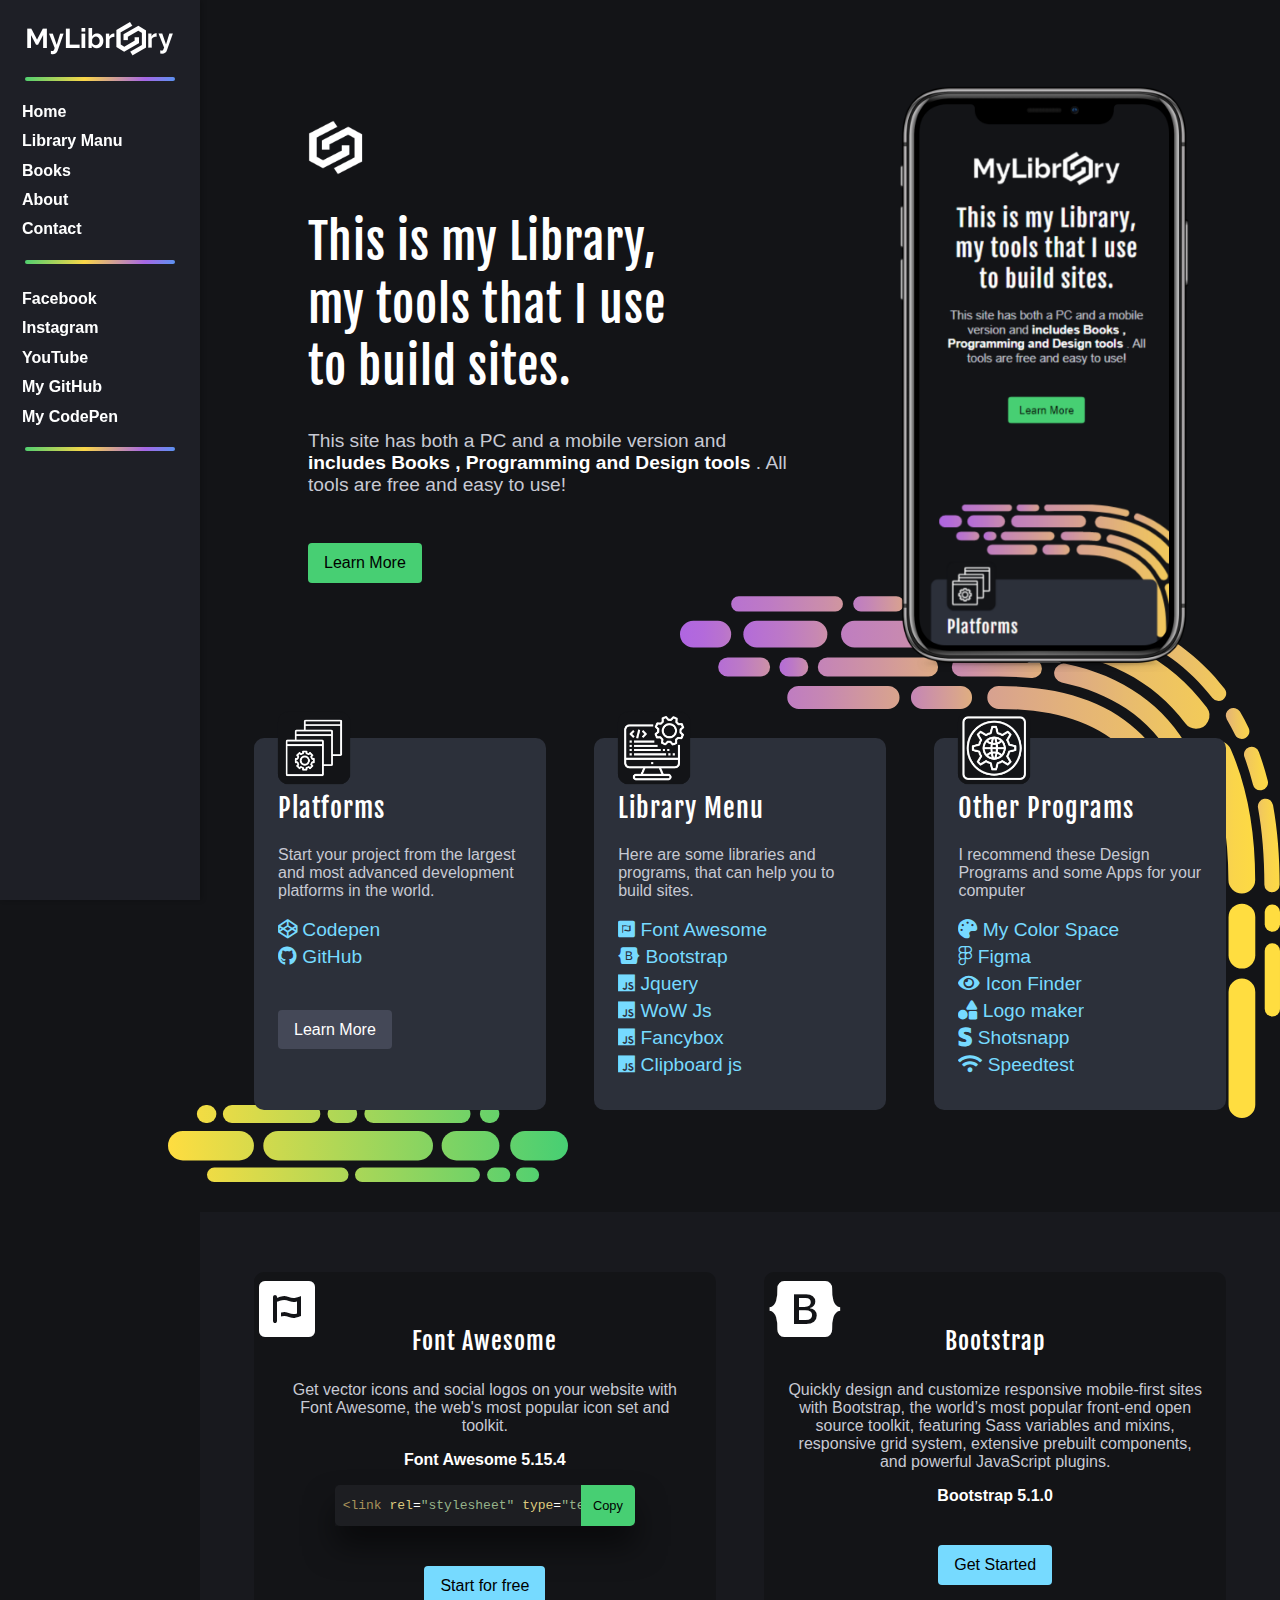
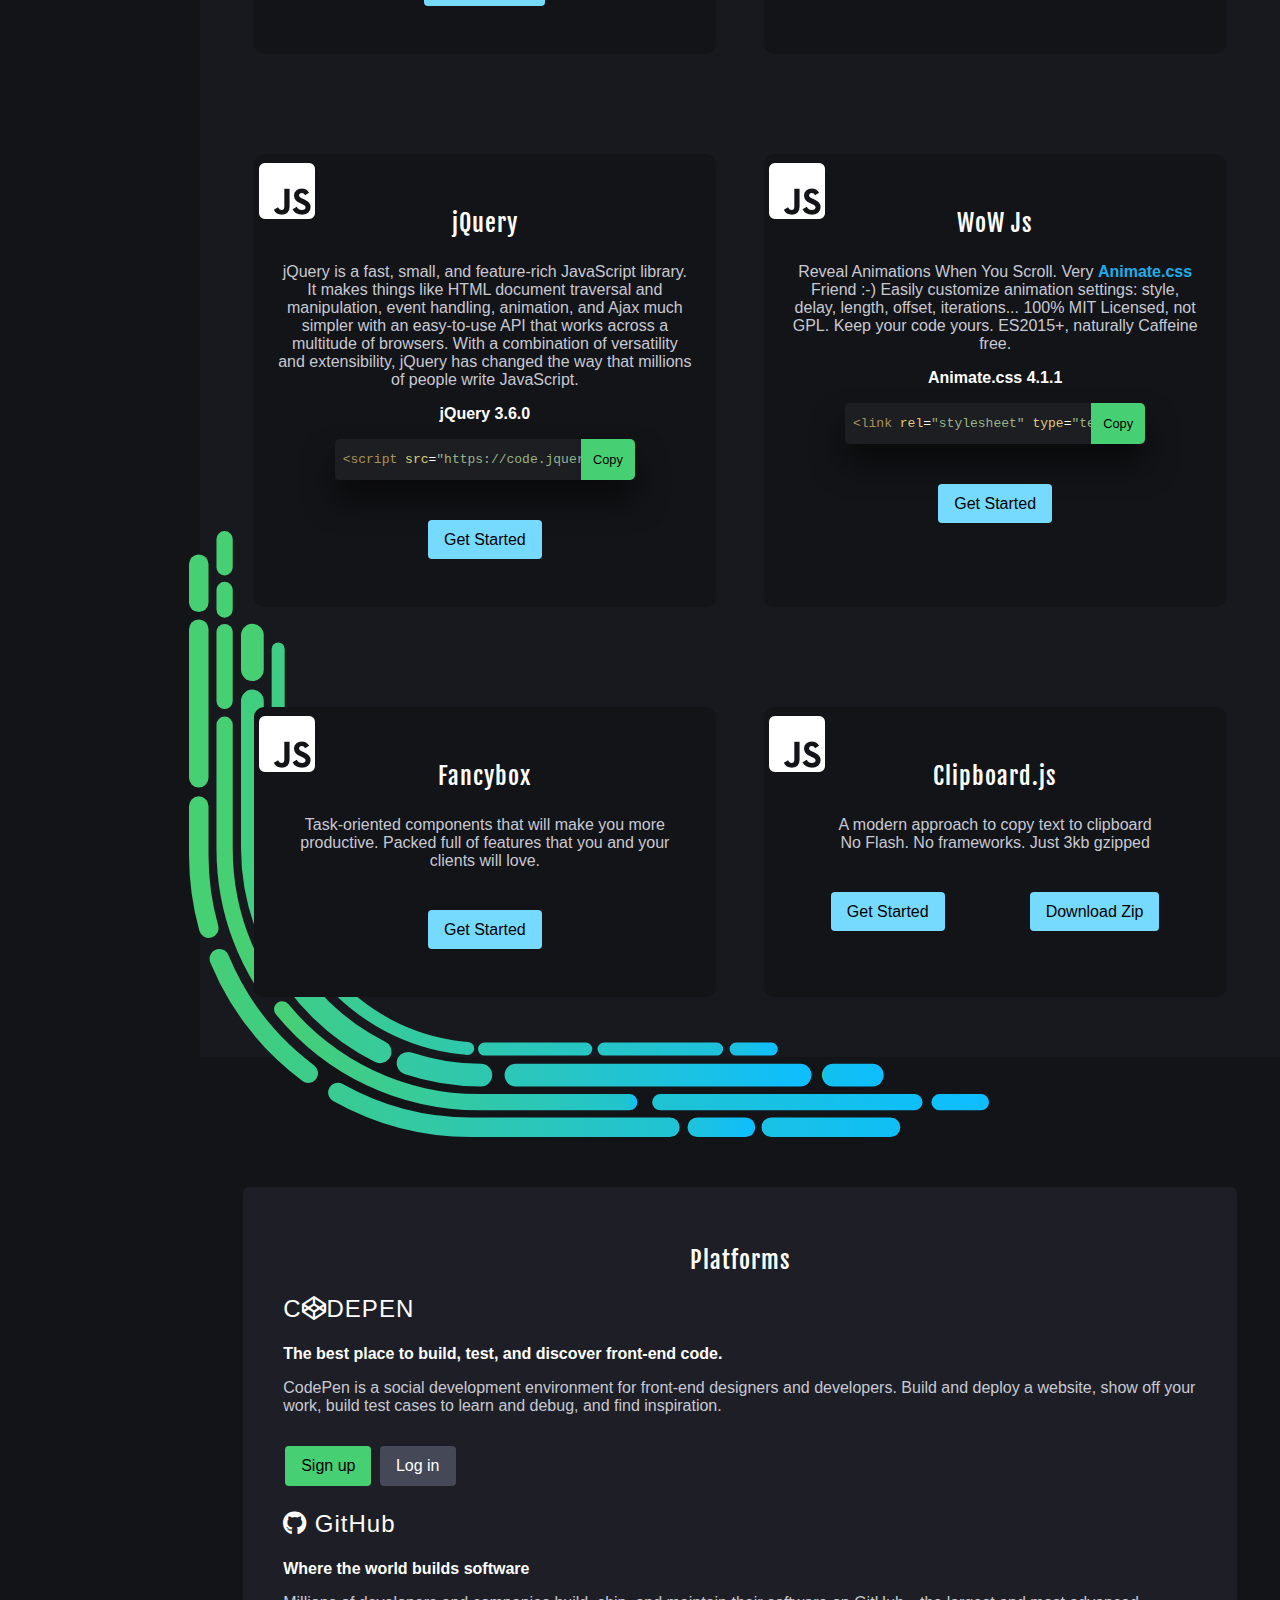
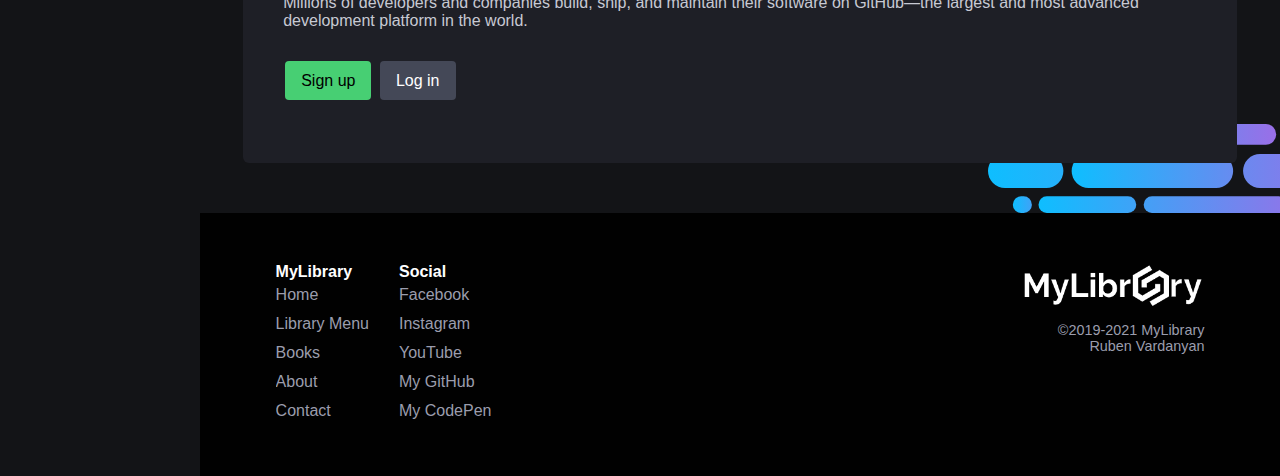
==== index.html @ 1b63c796 "Add files via upload" ====
<!DOCTYPE html>
<html lang="en">
<head>
	<meta charset="UTF-8">
	<meta name="viewport" content="width=device-width, initial-scale=1.0">
	<meta property="og:title" content="My Library">
	<meta property="og:image" content="logos/titleLogo1.png">
	<meta property="og:description" content="Free library for programmers">
	<meta name="description" content="This is my Library, my tools that I use to build sites.">
	<title>My Library</title>
	<link rel="icon" sizes="32x32" type="image/png" href="logos/titleImg.png">
	<!-- font awesome -->
	 <link rel="stylesheet" type="text/css" href="https://cdnjs.cloudflare.com/ajax/libs/font-awesome/5.15.4/css/all.min.css">
	
	<!-- end -->
	<!-- Font family -->
	<link rel="preconnect" href="https://fonts.googleapis.com">
<link rel="preconnect" href="https://fonts.gstatic.com" crossorigin>
<link href="https://fonts.googleapis.com/css2?family=Fjalla+One&display=swap" rel="stylesheet">
	<!-- end -->
	<link rel="stylesheet" href="css/head.css">
	<link rel="stylesheet" href="css/leftSide.css">
	<link rel="stylesheet" href="css/code.css">
	<link rel="stylesheet" href="css/MainMenu.css">
	
</head>
<body>
	<!-- mini menu -->
	<div class="LittleMainMenu">
		<div class="nav-links">
	       
			<div class="mainBoxL">
				<span class="absLines1"></span>
				<a href="index.html" class="Sidebar_link-3txdL">Home</a>
				<a href="index.html#LibraryMenu" class="Sidebar_link-3txdL">Library Manu</a>
				<a href="#" class="Sidebar_link-3txdL">Books</a>
				<a href="#" class="Sidebar_link-3txdL">About</a>
				<a href="/spark" class="Sidebar_link-3txdL">Contact</a>	
				<span class="absLines2"></span>
			</div>
			<div class="mainBoxL">
				<a class="Sidebar_link-3txdL" href="https://www.facebook.com/people/Ruben-Vardanyan/100011597919990/">Facebook</a>
				<a class="Sidebar_link-3txdL" href="https://www.instagram.com/_ruben__vardanyan_/">Instagram</a>
				<a class="Sidebar_link-3txdL" href="https://www.youtube.com/channel/UC-WniodbOlgM6ci-zAg54tw/featured?view_as=subscriber">YouTube</a>
				<a class="Sidebar_link-3txdL" href="https://github.com/Ruben-Vardanyan">My GitHub</a>
				<a class="Sidebar_link-3txdL" href="https://codepen.io/ruben-vardanyan">My CodePen</a>
				<span class="absLines2"></span>
			</div>
	     </div>
	     <div class="navFlex">
	     	<a class="navLogoLink" href="index.html"><img class="navLogo" src="logos/LogoL.png" alt=""> </a>
	     	  
	     	<div class="burger">
	        	<div class="line1"></div>
	        	<div class="line2"></div>
	        	<div class="line3"></div>
	        	<i class="menuArrow fas fa-chevron-up"></i>
	     	</div>
	     </div>

	</div>
	<!-- mini menu -->
	<div class="leftSide">
		<a href="index.html">
			<img class="mainLogoL" src="logos/LogoLargeLight.png" alt="">
		</a>
		<div class="mainBoxL">
			<span class="absLines1"></span>
			<a href="index.html" class="Sidebar_link-3txdL">Home</a>
			<a href="index.html#LibraryMenu" class="Sidebar_link-3txdL">Library Manu</a>
			<a href="#" class="Sidebar_link-3txdL">Books</a>
			<a href="#" class="Sidebar_link-3txdL">About</a>
			<a href="/spark" class="Sidebar_link-3txdL">Contact</a>	
			<span class="absLines2"></span>
		</div>
		<div class="mainBoxL">
			<a class="Sidebar_link-3txdL" href="https://www.facebook.com/people/Ruben-Vardanyan/100011597919990/">Facebook</a>
			<a class="Sidebar_link-3txdL" href="https://www.instagram.com/_ruben__vardanyan_/">Instagram</a>
			<a class="Sidebar_link-3txdL" href="https://www.youtube.com/channel/UC-WniodbOlgM6ci-zAg54tw/featured?view_as=subscriber">YouTube</a>
			<a class="Sidebar_link-3txdL" href="https://github.com/Ruben-Vardanyan">My GitHub</a>
			<a class="Sidebar_link-3txdL" href="https://codepen.io/ruben-vardanyan">My CodePen</a>
			<span class="absLines2"></span>
		</div>
	</div>

	<!-- main Part of the site -->
	<div class="rightSide">
		<!-- head -->
		<header>
			<div >
				<img class="LogoL1" src="logos/LogoL.png" alt="">
				<img class="LogoL2" src="logos/LogoLargeLight.png" alt="">
				<h1 class="headH1">This is my Library, my tools that I use to build sites.</h1>
				<p class="headp">
				This site has both a PC and a mobile version and <b class="bold">includes Books , Programming and Design tools</b> . All tools are free and easy to use!
				</p>
				<div class="headA-box">
					<a href="#" class="headA">Learn More</a>
				</div>
			    
			</div>
			<div>
				<img src="logos/phoneTT.png" alt="" class="phoneTT">
			</div>
			
		</header>
		

		<!-- menus -->
		<div class="largMenu">
			<img class="imgAbs1" src="logos/dec1.svg" alt="">

			<div class="Bar">
				<img class="barLogo" src="logos/Bar1.png" alt="">	
				<h2 class="BarH2">Platforms</h2>
				<p class="Barp">Start your project from the largest and most advanced development platforms in the world.</p>
				<div class="Barlinks">
					<a href="https://codepen.io/" class="BarA"  target="_blank">
						<i class="fab fa-codepen"></i>  Codepen
					</a>
					<a href="https://github.com/" class="BarA" target="_blank">
						<i class="fab fa-github"></i>  GitHub
					</a>
				</div>
				<a href="index.html#platforms" class="BarALarge">Learn More</a>		
			</div>
			<div class="Bar" >
				<img class="barLogo" id="LibraryMenu" src="logos/Bar2.png" alt="">	
				<h2 class="BarH2">Library Menu</h2>
				<p class="Barp">Here are some libraries and programs, that can help you to build sites.</p>
				<div class="Barlinks">
					<a href="index.html#font-awesome" class="BarA" >
						<i class="fab fa-font-awesome"></i> Font Awesome
					</a>
					<a href="index.html#bootstrap" class="BarA">
						<i class="fab fa-bootstrap"></i> Bootstrap
					</a>
					<a href="index.html#jQuery" class="BarA">
						<i class="fab fa-js"></i>  Jquery
					</a>
					<a href="index.html#wow" class="BarA">
						<i class="fab fa-js"></i> WoW Js
					</a>
					<a href="index.html#fancybox" class="BarA">
						<i class="fab fa-js"></i> Fancybox
					</a>
					<a href="index.html#clipboard-js" class="BarA">
						<i class="fab fa-js"></i> Clipboard js
					</a>
				</div>		
			</div>
			<div class="Bar">
				<img class="barLogo" src="logos/Bar3.png" alt="">	
				<h2 class="BarH2">Other Programs</h2>
				<p class="Barp">I recommend these Design Programs and some Apps for your computer</p>
				<div class="Barlinks">
					<a href="https://mycolor.space/gradient" class="BarA" target="_blank">
						<i class="fas fa-palette"></i>  My Color Space
					</a>
					<a href="https://www.figma.com/" class="BarA" target="_blank">
						<i class="fab fa-figma"> </i>  Figma
					</a>
					<a href="https://www.iconfinder.com/" class="BarA" target="_blank">
						<i class="fas fa-eye"></i> Icon Finder
					</a>
					<a href="https://logomakr.com/" class="BarA" target="_blank">
						<i class="fas fa-shapes"></i> Logo maker
					</a>
					
					<a href="https://app.shotsnapp.com/" class="BarA" target="_blank">
						<i class="fab fa-stripe-s"></i> Shotsnapp
					</a>
					<a href="https://www.speedtest.net/th" class="BarA" target="_blank">
						<i class="fas fa-wifi"></i> Speedtest
					</a>
					
				</div>
			</div>
			<img class="imgAbs2" src="logos/dec2.svg" alt="">
		</div>
		<div class="programList" id="font-awesome">
			<img class="imgAbs3" src="logos/dec3.svg" alt="">
			<div class="list-item">
				<i class="absI fab fa-font-awesome"></i>
				<h3 class="listH3">
					 Font Awesome
				</h3>
				<p class="listp">
					Get vector icons and social logos on your website with Font Awesome, the web's most popular icon set and toolkit.
				</p>
				<p class="listp">
					 <b class="bold">Font Awesome 5.15.4</b>
				</p>
				<!-- code -->
				<div class="code-box">
			        <figure class="figure">
			          <pre><code id="a1" class="language-html" spellcheck="false"> <span class="code01">&lt;link</span> <span class="code02">rel</span>=<span class="code03">"stylesheet"</span> <span class="code02">type</span>=<span class="code03">"text/css"</span> <span class="code02">href</span>=<span class="code03">"https://cdnjs.cloudflare.com/ajax/libs/font-awesome/5.15.4/css/all.min.css"</span><span class="code01">></span></code></pre>
			        </figure>
			         <button class="awesome btnStyle" data-clipboard-target="#a1">	
			         	Copy
			         </button>
			     </div>
			     <!-- code ! --> 
			     <div class="listA">
			     	<a href="https://fontawesome.com/" class="listALarge" target="_blank">Start for free</a>
			     </div>
			</div>
     		<div class="list-item" id="bootstrap">
				<i class="absI fab fa-bootstrap"></i>
				<h3 class="listH3">
					 Bootstrap
				</h3>
				<p class="listp">
					Quickly design and customize responsive mobile-first sites with Bootstrap, the world’s most popular front-end open source toolkit, featuring Sass variables and mixins, responsive grid system, extensive prebuilt components, and powerful JavaScript plugins.
				</p>
				<p class="listp">
					 <b class="bold">Bootstrap 5.1.0</b>
				</p>
				
			     <div class="listA">
			     	<a href="https://getbootstrap.com/docs/4.5/getting-started/introduction/" class="listALarge" target="_blank">Get Started</a>
			     </div>
			</div>
     		<div class="list-item" id="jQuery">
				
				<i class="absI fab fa-js-square"></i>
				<h3 class="listH3">
					 jQuery
				</h3>
				<p class="listp">
					jQuery is a fast, small, and feature-rich JavaScript library. It makes things like HTML document traversal and manipulation, event handling, animation, and Ajax much simpler with an easy-to-use API that works across a multitude of browsers. With a combination of versatility and extensibility, jQuery has changed the way that millions of people write JavaScript.
				</p>
				<p class="listp">
					 <b class="bold">jQuery 3.6.0</b>
				</p>
				<div class="code-box">
			        <figure class="figure">
			          <pre><code  id="a2" class="language-html" spellcheck="false"> <span class="code01">&lt;script</span> <span class="code02">src</span>=<span class="code03">"https://code.jquery.com/jquery-3.6.0.min.js"</span> <span class="code02">integrity</span>=<span class="code03">"sha256-/xUj+3OJU5yExlq6GSYGSHk7tPXikynS7ogEvDej/m4="</span> <span  class="code02">crossorigin</span>=<span  class="code03">"anonymous"</span><span class="code01">></span><span class="code01">&lt;/script></span></code></pre>
			        </figure>
			        <button class="jquery btnStyle" data-clipboard-target="#a2">
			                Copy
			        </button>
			    </div>
			     <div class="listA">
			     	<a href="https://jquery.com/" class="listALarge" target="_blank">Get Started</a>
			     </div>
			</div>
			<div class="list-item" id="wow">
				<i class="absI fab fa-js-square"></i>
				<h3 class="listH3">
					 WoW Js
				</h3>
				<p class="listp">
					Reveal Animations When You Scroll. Very <a class="listTextA" href="">Animate.css</a>  Friend :-) Easily customize animation settings: style, delay, length, offset, iterations... 100% MIT Licensed, not GPL. Keep your code yours. ES2015+, naturally Caffeine free.
				</p>
				<p class="listp">
					 <b class="bold">Animate.css 4.1.1</b>
				</p>
				<!-- code -->
				<div class="code-box">
			        <figure class="figure">
			          <pre><code id="a3" class="language-html" spellcheck="false"> <span class="code01">&lt;link</span> <span class="code02">rel</span>=<span class="code03">"stylesheet"</span> <span class="code02">type</span>=<span class="code03">"text/css"</span> <span class="code02">href</span>=<span class="code03">"https://cdnjs.cloudflare.com/ajax/libs/animate.css/4.1.1/animate.min.css"</span><span class="code01">></span></code></pre>
			        </figure>
			         <button class="wow btnStyle" data-clipboard-target="#a3">	
			         	Copy
			         </button>
			     </div>
			     <!-- code ! --> 
			     <div class="listA">
			     	<a href="https://wowjs.uk/docs" class="listALarge" target="_blank">Get Started</a>
			     </div>
			</div>
     		<div class="list-item" id="fancybox">
				<i class="absI fab fa-js-square"></i>
				<h3 class="listH3">
					 Fancybox
				</h3>
				<p class="listp">
					Task-oriented components that will make you more productive.
					Packed full of features that you and your clients will love.
				</p>
								
			     <div class="listA">
			     	<a href="https://fancyapps.com/docs/ui/installation" class="listALarge" target="_blank">Get Started</a>
			     </div>
			</div>
     		<div class="list-item" id="clipboard-js">
				<i class="absI fab fa-js-square"></i>
				<h3 class="listH3">
					 Clipboard.js
				</h3>
				<p class="listp">
					A modern approach to copy text to clipboard
					<br>
					No Flash. No frameworks. Just 3kb gzipped
				</p>
								
			     <div class="listA">
			     	<a href="https://clipboardjs.com/" class="listALarge" target="_blank">Get Started</a>
			     	<a href="zip/clipboard-js.zip" class="listALarge" download="">Download Zip</a>
			     
			     </div>
			</div>
     		
		</div>
		<div class="platform" id="platforms">
			<div class="InPlatform">
				<h2 class="platformH2">Platforms</h2>
				<h3 class="platformH3">
					C<i class="fab fa-codepen"></i>DEPEN
				</h3>
				<p  class="platformp">
					<b class="bold">The best place to build, test, and discover front-end code.</b>
				</p>	
				<p class="platformp">
					CodePen is a social development environment for front-end designers and developers. Build and deploy a website, show off your work, build test cases to learn and debug, and find inspiration.
				</p>
				<div class="platformA-box">
					<a href="https://codepen.io/accounts/signup/user/free" class="platformA green" target="_blank">Sign up</a>
					<a href="https://codepen.io/login" class="platformA dark" target="_blank">Log in</a>	
				</div>
				<h3 class="platformH3">
					<i class="fab fa-github"></i> GitHub
				</h3>
				<p  class="platformp">
					<b class="bold">Where the world builds software</b>
				</p>	
				<p class="platformp">
					Millions of developers and companies build, ship, and maintain their software on GitHub—the largest and most advanced development platform in the world.
				</p>
				<div class="platformA-box">
					<a href="https://github.com/signup?ref_cta=Sign+up&ref_loc=header+logged+out&ref_page=%2F&source=header-home" class="platformA green" target="_blank">Sign up</a>
					<a href="https://github.com/login" class="platformA dark" target="_blank">Log in</a>	
				</div>
			</div>
			<img class="imgAbs4" src="logos/dec4.svg" alt="">
		</div>
		<div class="footer">
			<div class="footer-box">
				<div>
					<b class="bold">MyLibrary</b>
					<a class="footer-a footer-active" href="index.html">Home</a>
					<a class="footer-a" href="index.html#LibraryMenu">Library Menu</a>
					<a class="footer-a" href="">Books</a>
					<a class="footer-a" href="">About</a>
					<a class="footer-a" href="">Contact</a>
				</div>
				<div>
					<b class="bold">Social</b>
					<a class="footer-a" href="https://www.facebook.com/people/Ruben-Vardanyan/100011597919990/">Facebook</a>
					<a class="footer-a" href="https://www.instagram.com/_ruben__vardanyan_/">Instagram</a>
					<a class="footer-a" href="https://www.youtube.com/channel/UC-WniodbOlgM6ci-zAg54tw/featured?view_as=subscriber">YouTube</a>
					<a class="footer-a" href="https://github.com/Ruben-Vardanyan">My GitHub</a>
					<a class="footer-a" href="https://codepen.io/ruben-vardanyan">My CodePen</a>
				</div>
			</div>

			<div class="footer-box">
				<div class="footer-copy">
					<a href="index.html">
					<img class="footer-Logo" src="logos/LogoLargeLight.png" alt="">
					</a>
					<span class="copyright">&copy;2019-2021 MyLibrary</span>
					<span class="copyright">Ruben Vardanyan</span>
				</div>
				
			</div>
		</div>

		<!-- ! -->
	</div>	
	
	<script type="text/javascript" src="js/app.js"></script>
	 <script src="https://code.jquery.com/jquery-3.6.0.min.js" integrity="sha256-/xUj+3OJU5yExlq6GSYGSHk7tPXikynS7ogEvDej/m4=" crossorigin="anonymous"></script>
	<script src="js/clipboard.min.js"></script>

    <script type="text/javascript">
      new ClipboardJS('.awesome');
      new ClipboardJS('.jquery');
      new ClipboardJS('.wow');
    </script>
</body>
</html>
---- css/head.css ----
/* width */
::-webkit-scrollbar {
  width: 4px;
}
/* Handle */
::-webkit-scrollbar-thumb {
  background: #252525; 
  border-radius: 10px;
}



html{
    overflow-x: hidden;
    scroll-behavior: smooth;
    -webkit-tap-highlight-color: rgba(0, 0, 0, 0);
}
body{
	margin: 0;
	padding: 0;
	overflow-x: hidden;
	background: #131417;
	position: relative;
	font-family: sans-serif;

}
div {
    box-sizing: border-box;
}
/* 830px ! */
.leftSide{
	position: fixed;
	top: 0;
	left: 0;
	width: 200px;
	background:#1e1f26;
	height: 100vh;
	box-shadow: 2px 0 5px rgb(0 0 0 / 20%);
	z-index: 3;
    overflow: hidden;

}
/* ! */
.rightSide{ 
	position: relative;
	width: 100%;
	padding-left:200px;
	box-sizing: border-box;
}
header{
	position: relative;
	display: flex;
	justify-content: space-between;
	min-height: 65vh;
	padding:80px 8% 0 10%;
	z-index: 2;
}
/* ! */
.LogoL1{
	margin-top: 40px;
	width: 55px;
	height: 55px;	
}
.LogoL2{
    display: none;
    margin: 0 auto;
    height: 55px;   
}
.headH1{
	-webkit-font-smoothing: antialiased;
	font-family: 'Fjalla One', sans-serif;
	line-height: 1.3;
    font-size: 3rem;
    font-weight: normal;
    color: #fff;
    max-width: 400px;
    letter-spacing: 1px;
}
.headp{
	font-size: 1.2rem;
    margin-bottom: 2rem;
    color: #c7c9d3;
    max-width: 500px
}
.bold{
	color: #fff;
}
.headA-box{
    display: block;
}
.headA {
    -webkit-appearance: none;
    font-size: 1rem;
    text-shadow: none;
    line-height: 1.2;
    display: inline-block;
    margin: 15px auto; 
    padding: 10px 16px; 
    border-radius: 4px;
    background: #47cf73;
    color: #000;
    cursor: pointer;
    white-space: nowrap;
    text-overflow: ellipsis;
    text-decoration: none !important;
    text-align: center;    
    font-weight: normal !important;
}
.headA:focus , .headA:hover {
	background: #2fb45a;
}
.phoneTT{
	width: 300px;
}
/* ! */
.imgAbs1{
	top: -80px;
    position: absolute;
    right: 0;
    width: 600px;

}
.imgAbs2{
    bottom: -20px;
    position: absolute;
    left: -3%;
    width: 400px;

}
.imgAbs3{
    bottom: -80px;
    position: absolute;
    left: -1%;
    width: 800px;

}
.imgAbs4{
    bottom: -50px;
    position: absolute;
    right: -10%;
    width: 400px;
}
/*largMenu*/

.largMenu{
    position: relative;
	display: grid;
    grid-template-columns: 1fr 1fr 1fr;
    grid-gap: 5%;
    padding:30px 5% 20px 5%;
    margin: 0 0 50px 0 ;
}
.Bar{
	background: #2c303a;
    padding: 1.5rem 1.5rem 2rem;
    margin: 2rem 0;
    border-radius: 10px;
    position: relative;
    z-index: 1;
}
.barLogo{
	position: absolute;
	top:-30px;
	left: 20px;
	width: 80px;
	height: 80px;
}
.BarH2{
    margin-top: 30px;
	-webkit-font-smoothing: antialiased;
	font-family: 'Fjalla One', sans-serif;
	line-height: 1.3;
    font-size: 1.6rem;
    font-weight: normal;
    color: #fff;
    
    letter-spacing: 1px;
   
}
.Barp{
	color: #c7c9d3;
	font-size: 1.0rem;
	
}
.Barlinks{
	display: flex;
    flex-direction: column;
    align-items: flex-start;
    justify-content: space-around;
    
}
.BarA{	
	font-size: 1.2rem;
	padding: 2.5px 0; 
	display: block;
    text-decoration: none; 
    color: #76daff;
    position: relative;
    overflow: hidden;
    transition: .2s ease;  
}
 .BarA:hover {
	color: #fff;
}
.BarALarge {
    -webkit-appearance: none;
    font-size: 1rem;
    text-shadow: none;
    line-height: 1.2;
    display: inline-block;
    margin-top: 40px; 
    padding: 10px 16px; 
    border-radius: 4px;
    background:#444857;
    color: #fff;
    cursor: pointer;
    white-space: nowrap;
    text-overflow: ellipsis;
    text-decoration: none !important;
    text-align: center;
    font-weight: normal !important;
}
.BarALarge:hover{
	background:#3d404f; 
}
/* program List */
.programList{
    position: relative;
    display: grid;
    grid-template-columns: 1fr 1fr;
    grid-gap: 40px 5%;
    padding: 30px 5%;
    background: #18191e;
}
.list-item{
    background: #131417;
    padding: 1.5rem 1.5rem 3rem ;
    transition: 0.5s;
    border-radius: 10px;
    position: relative;
    z-index: 1;
    margin: 30px 0; 
}
.absI{
    position: absolute;
    top: 5px;
    left: 5px;
    font-size: 4rem;
    color: #fff;
    transition: 0.5s;
    transform: scale(1);
}
.list-item:hover {
       box-shadow: 0 3px 8px rgba(0,0,0,0.5);
}
.list-item:hover .absI{

    color:#76daff;
    transform: scale(1.1);
}
.listH3{
    margin-top: 30px;
    -webkit-font-smoothing: antialiased;
    font-family: 'Fjalla One', sans-serif;
    line-height: 1.3;
    font-size: 1.5rem;
    font-weight: normal;
    color: #fff;
    text-align: center;
    letter-spacing: 1px;
}
.listp{
    color: #c7c9d3;
    font-size: 1.0rem;
    text-align: center;
}
.listA{
    margin-top: 40px; 
    display: flex;
    justify-content: space-around;
}
.listALarge {
    -webkit-appearance: none;
    font-size: 1rem;
    text-shadow: none;
    line-height: 1.2;
    display: inline-block;
    margin:  0 5px;   
    padding: 10px 16px; 
    border-radius: 4px;
    background:#76daff;
    color: #000;
    cursor: pointer;
    white-space: nowrap;
    text-overflow: ellipsis;
    text-decoration: none !important;
    text-align: center;
    font-weight: normal !important;
}
.listALarge:hover{
    background:#65c0e1; 
}
.listTextA{
    color: #1daee9;
    text-decoration: none;
    transition: all 0.2s ease-out;
    font-weight: bold;
}
.listTextA:hover{
    color: #5bd5a0;
}
/*platform */
.platform{
    
    width: 100%;
    max-width: 1200px;
    margin: 130px auto 50px auto;
    position: relative;
    padding: 0 4%;
}
.InPlatform{
   background: #1e1f26;
    border-radius: 6px;
    padding: 3rem 2.5rem;
    position: relative;
    z-index: 1;
}
.platformH2{
    margin-top: 10px;
    -webkit-font-smoothing: antialiased;
    font-family: 'Fjalla One', sans-serif;
    line-height: 1.3;
    font-size: 1.5rem;
    font-weight: normal;
    color: #fff;
    text-align: center;
    letter-spacing: 1px;
}
.platformH3{
    margin-top: 10px;
    -webkit-font-smoothing: antialiased;
    line-height: 1;
    font-size: 1.5rem;
    font-weight: normal;
    color: #fff;
    letter-spacing: 1px;
}
.platformp{
    color: #c7c9d3;
    font-size: 1.0rem;
    
}
.platformA-box{
    display: block;
}
.platformA {
    -webkit-appearance: none;
    font-size: 1rem;
    text-shadow: none;
    line-height: 1.2;
    display: inline-block;
    margin: 15px 2px; 
    padding: 10px 16px; 
    border-radius: 4px;
    cursor: pointer;
    white-space: nowrap;
    text-overflow: ellipsis;
    text-decoration: none !important;
    text-align: center;    
    font-weight: normal !important;
}
.green{
    background: #47cf73;
    color: #000;
}
.dark{
    background: #444857;
    color: #fff;
}
.dark:focus , .dark:hover {
    background: #5a5f73;
}
.green:focus , .green:hover {
    background: #2fb45a;
}
/* footer !*/
.footer{
    background: #010101;
    padding: 20px 7%;
    position: relative;
    display: flex;
    justify-content: space-between;
    flex-wrap: wrap;
}
.footer-box{
    display: flex;
    justify-content: space-between;
    margin: 30px 0;
    grid-gap: 30px;
}


.footer-a{
    font-size: 1rem;
    padding: 2.5px 0; 
    display: block;
    text-decoration: none; 
    color: #9b9dad;
    position: relative;
    overflow: hidden; 
    line-height: 1.5; 
    transition: .2s ease;
}
.footer-a:hover {
    color: #fff;
}

.footer-copy{
    display: flex;
    flex-direction: column;
}
.footer-Logo{
    height: 45px;
    margin-bottom: 10px;
}
.copyright{
    
    text-align: right;
    font-size: 0.9rem;
    color: #9b9dad;
}
@media only screen and (max-width:1024px){
    .LogoL1{  
        display: none;
    }
    .LogoL2{
        display: block;
       
    }

    .headH1 , .headp{
        max-width: 100%; 
        text-align: center;
    }
    .headA-box{
        display: flex;
    }
    .phoneTT{
        display: none;
    }
    /* ! */
    .largMenu{
        display: block;
        width: 100%;

    }
    .imgAbs1{
        position: absolute;
        top: -10px;
        right: 0;
        width: 600px;
    }
    .imgAbs2{
        bottom: -20px;
        position: absolute;
        left: -10%;
        width: 400px;

    }
    .imgAbs3{
        left: -3%;   
    }
    /* ! */
    /* program List */
    .programList{  
        display: block;
        width: 100%;
    }
}
@media only screen and (max-width:830px){
    .leftSide{
        display: none;
    }
    .rightSide{ 
        padding-left:0;  
    }
    .largMenu{
      display: block;
      width: 100%;  
     
    }
}
@media only screen and (max-width:555px){
    .headH1 {
        font-size: 2.2rem;
    }
    .headp{
       font-size: 1.1rem;
    }
    .imgAbs1{
        position: absolute;
        top: -10px;
        right: -20%;
        width: 600px;
    }
    .footer{
        justify-content: space-between;
    }
    .footer-box{
        width: 100%;
        justify-content: space-between;
    }
    .copyright{
        
        text-align: left;
        font-size: 0.9rem;
        color: #9b9dad;
    }
}

/* Ipad and Ipad Pro responsive 768-1366px*/
@media only screen and (min-device-width : 768px) and (max-device-width : 1366px) and (orientation : portrait){
    header{
        min-height: 35vh;
        padding:100px 8% 10px 10%;
        z-index: 2;
    }
}
/*phone 180-767px*/
@media only screen and (min-device-width : 180px) and (max-device-width :  767px) and (orientation : portrait) {
     /* ! */
    .largMenu{
        display: block;
        width: 100%;
        padding:80px 5% 20px 5%;
    }
    .imgAbs1{
        position: absolute;
        top: 0px;
        right: -10%;
        width: 400px;
    }
    .imgAbs2{
        bottom: 0px;
        position: absolute;
        left: -10%;
        width: 300px;

    }
    .imgAbs3{
        bottom: -80px;
        position: absolute;
        left: -10%;
        width: 600px;
    }
    /* ! */
    /*largMenu*/
    
   
}
---- css/leftSide.css ----
.mainLogoL{
	display: block;

	width: 150px;
	margin: 20px auto;
}
.mainBoxL{
	position: relative;
	padding: 20px 0; 
}
.Sidebar_link-3txdL{
	overflow: hidden;
    white-space: nowrap;
    text-overflow: ellipsis;
    display: flex;
    align-items: baseline;
    padding: .42rem 1.375rem;
    font-weight: 700;
    color: #fff;
    text-align: left;
    line-height: 1;
    transition: .2s ease;
    background: none;
    border: 0;
    width: 200px;
    font-size: 1rem;
    text-decoration: none;
}
.Sidebar_link-3txdL:hover {
    background: #000;
}
.absLines1{
	position: absolute;
	top: 0;
	left:50%;
	transform: translate(-50%,0);
	width: 150px;
	height: 4px;
	border-radius: 6px;
	background: linear-gradient(115deg ,#4fcf70,#fad648,#a767e5,#12bcfe,#44ce7b,#4fcf70);
	background-size: 200%;
	animation: animLines 2s  ease-in-out infinite ;
}
.absLines2{
	position: absolute;
	bottom: 0;
	left:50%;
	transform: translate(-50%,0);
	width: 150px;
	height: 4px;
	border-radius: 6px;
	background: linear-gradient(115deg ,#4fcf70,#fad648,#a767e5,#12bcfe,#44ce7b,#4fcf70);
	background-size: 200%;
	animation: animLines 2s  ease-in-out infinite ;
}
@keyframes animLines {
	from{
		background-position: 0%;
	}
	to{
		background-position: 200%;
	}
	
}
---- css/code.css ----
/* code */
.code-box{
    display: flex;
    margin:  0 auto;
    justify-content: center; 
    max-width: 400px;
    flex-wrap: nowrap;    
    box-shadow: 0 20px 30px rgba(0,0,0,0.5);
   
}
.btnStyle{
    box-sizing: border-box;
    border: none;
    outline: none; 
    cursor: pointer;
    background: #47cf73;
    color: #000;
    font-size: 0.8rem;
    border-radius:0 5px  5px 0; 
    padding:1px 12px;
}
.btnStyle:focus , .btnStyle:hover{
    background: #2fb45a;
}
.figure{
    overflow-x: scroll;
    background: #1d1e22;
    margin: 0  ;
    border-radius: 5px 0 0 5px;
}
code{
    color:#ffffff;
    padding:0 10px 0 0;
    outline: none;
}
.code01{
    color: #a7925a;
}
.code02{
    color:#ddca7e;
}
.code03{
    color:#96b38a;
}
.figure::-webkit-scrollbar {
    height: 7px !important;
}

/* Track */
.figure::-webkit-scrollbar-track {
    background: #1d1e22;
    border-radius: 0px;
}
/* Handle */
.figure::-webkit-scrollbar-thumb {
    background: #666b7a;
    border-radius: 0 0 2px 2px;
}
      /* code end */
@media only screen and (max-width:1300px){
    .code-box{
        display: flex;
        margin:  0 auto;
        justify-content: center; 
        max-width: 300px;
        flex-wrap: nowrap;    
        box-shadow: 0 20px 30px rgba(0,0,0,0.5);
   
    }
}
@media only screen and (max-width:1024px){
    .code-box{
        display: flex;
        margin:  0 auto;
        justify-content: center; 
        max-width: 600px;
        flex-wrap: nowrap;    
        box-shadow: 0 20px 30px rgba(0,0,0,0.5);
   
    }
}
---- css/MainMenu.css ----
.LittleMainMenu{
	display: none;
}
@media only screen and (max-width:830px){
	.LittleMainMenu{
		display: block;
		position: absolute;
  		left: 0;
  		top: 0;
  		z-index: 6
	}
	.nav-links{
		background:#1e1f26;
		overflow: hidden;
		width: 200px;
		transition: all 0.5s ease;
		box-shadow: 2px 0 5px rgb(0 0 0 / 20%);
		padding: 20px 0;
		border-radius: 6px;
		transform: translateY(-120%);
		margin-top: 50px;
	}
	.navFlex{
		position: absolute;
	  	top: 0;
	  	left: 0;
	  	display: flex;
	  	justify-content: center;
	  	align-items: center; 
	  	padding: 5px 0; 	
	}
	.navLogoLink{
		margin: 0  8px;
	}
	.navLogo{
		display: block;
    	width: 40px;
    	height: 40px;
    	
	}
	.burger{
	  	display: block;
	  	cursor: pointer;
	  	transition: all 0.5s ease;
	    width: 40px;
	    height: 40px;
    	padding: 4px; 
    	cursor: pointer;
    	border-radius: 4px;
    	background: #444857;
    	transition: background-color .2s ease;
    	position: relative;
	}
	.burger div{
		background: #fff;
	 	margin: 6px 0;
	  	transition:all 0.5s ease;
	}
	.line1{
	  	width: 10px;
      	height: 2px;
	}
	.line2{
	  	width: 16px;
      	height: 2px;
	}
	.line3{
	  	width: 32px;
      	height: 2px;
	}
	.menuArrow{
    	position: absolute;
    	top: 6px;
    	right: 4px;
    	color: #fff;
    	font-size: 18px;
    	transition:all 0.5s ease;
    	transform: scaleY(-1);
	}
	.toggle .line1{
	  	width: 16px;
      	height: 2px;
	}
	.toggle .line2{
	    width: 10px;
      	height: 2px;
	}
	/*.toggle .line3{
	   transform: rotate(45deg) translate(-5px,-6px );
	   background: #FF6F91
	}*/
	.toggle .menuArrow{
    	position: absolute;
    	top: 6px;
    	right: 4px;
    	color: #fff;
    	font-size: 18px;
    	transition: transform .2s ease;
    	transform: scaleY(1);
	}
	.nav-active{
	  transform: translateY(0%);

	}
}
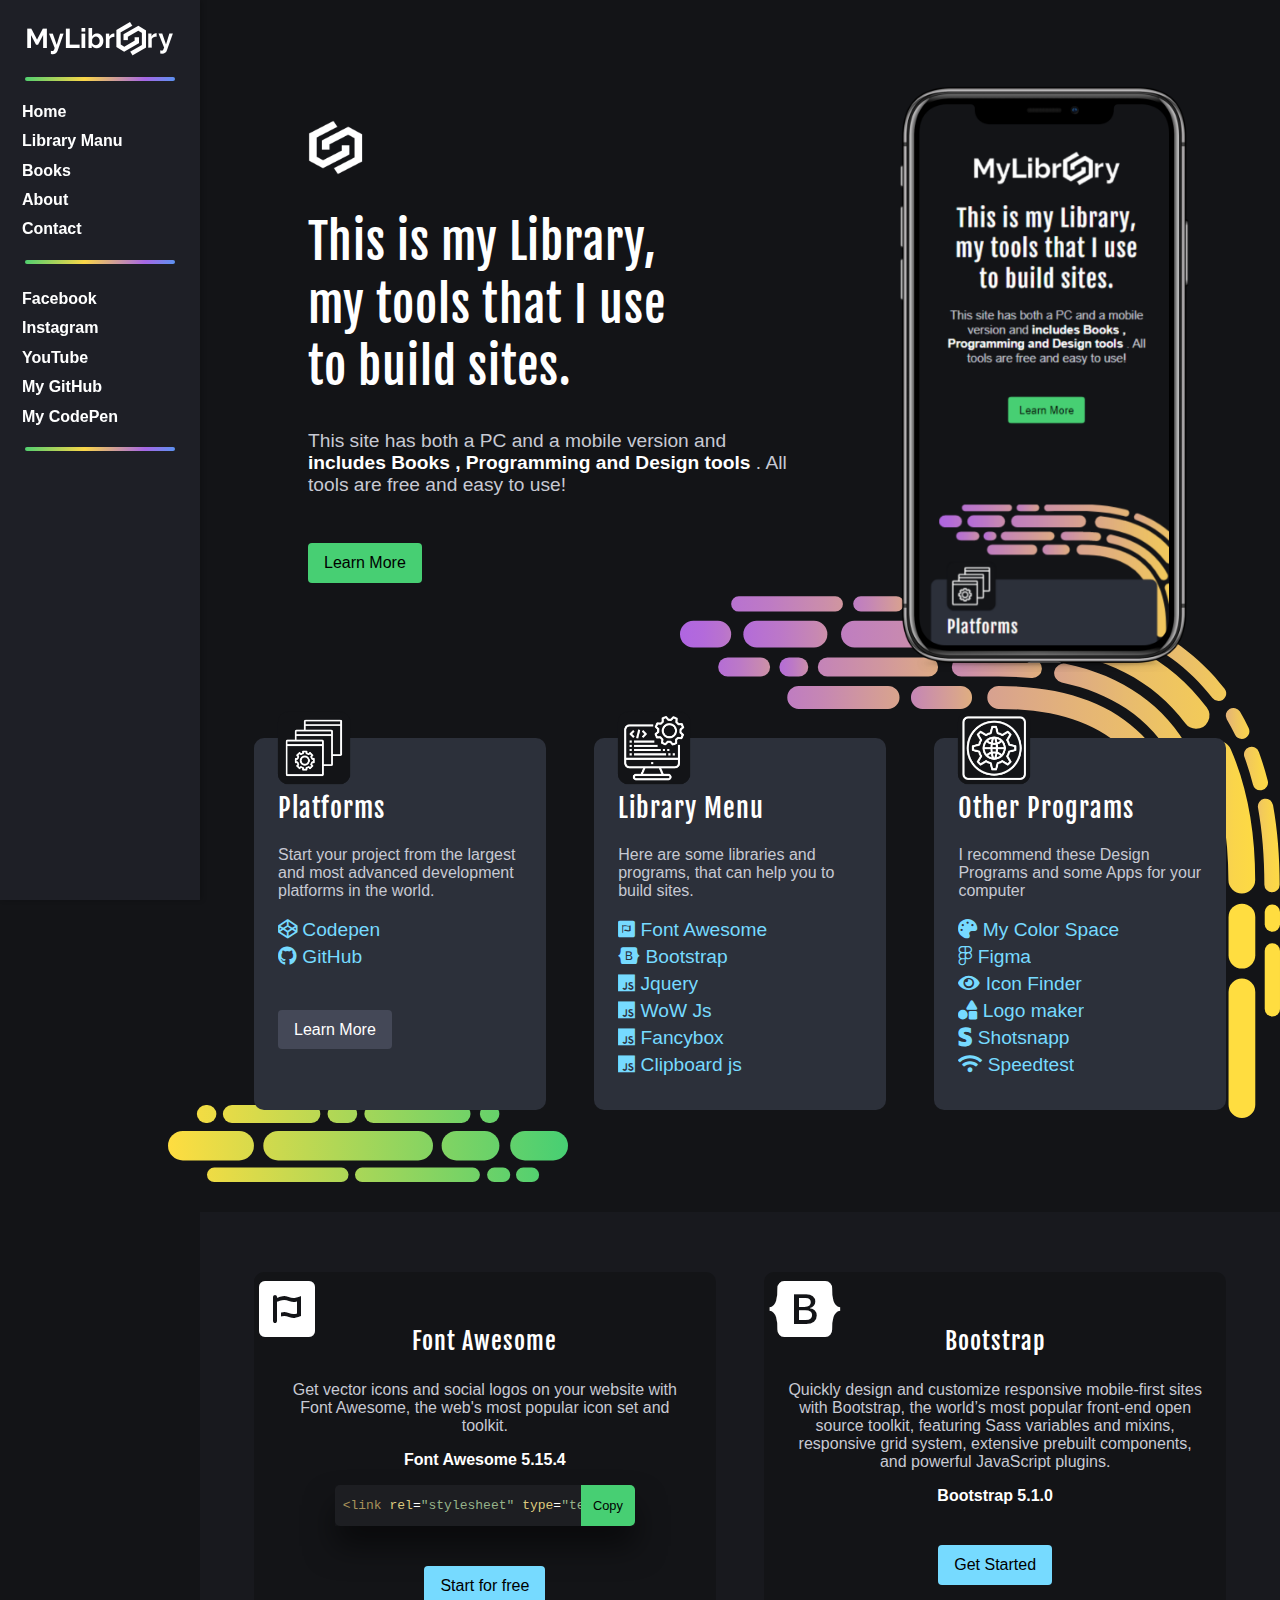
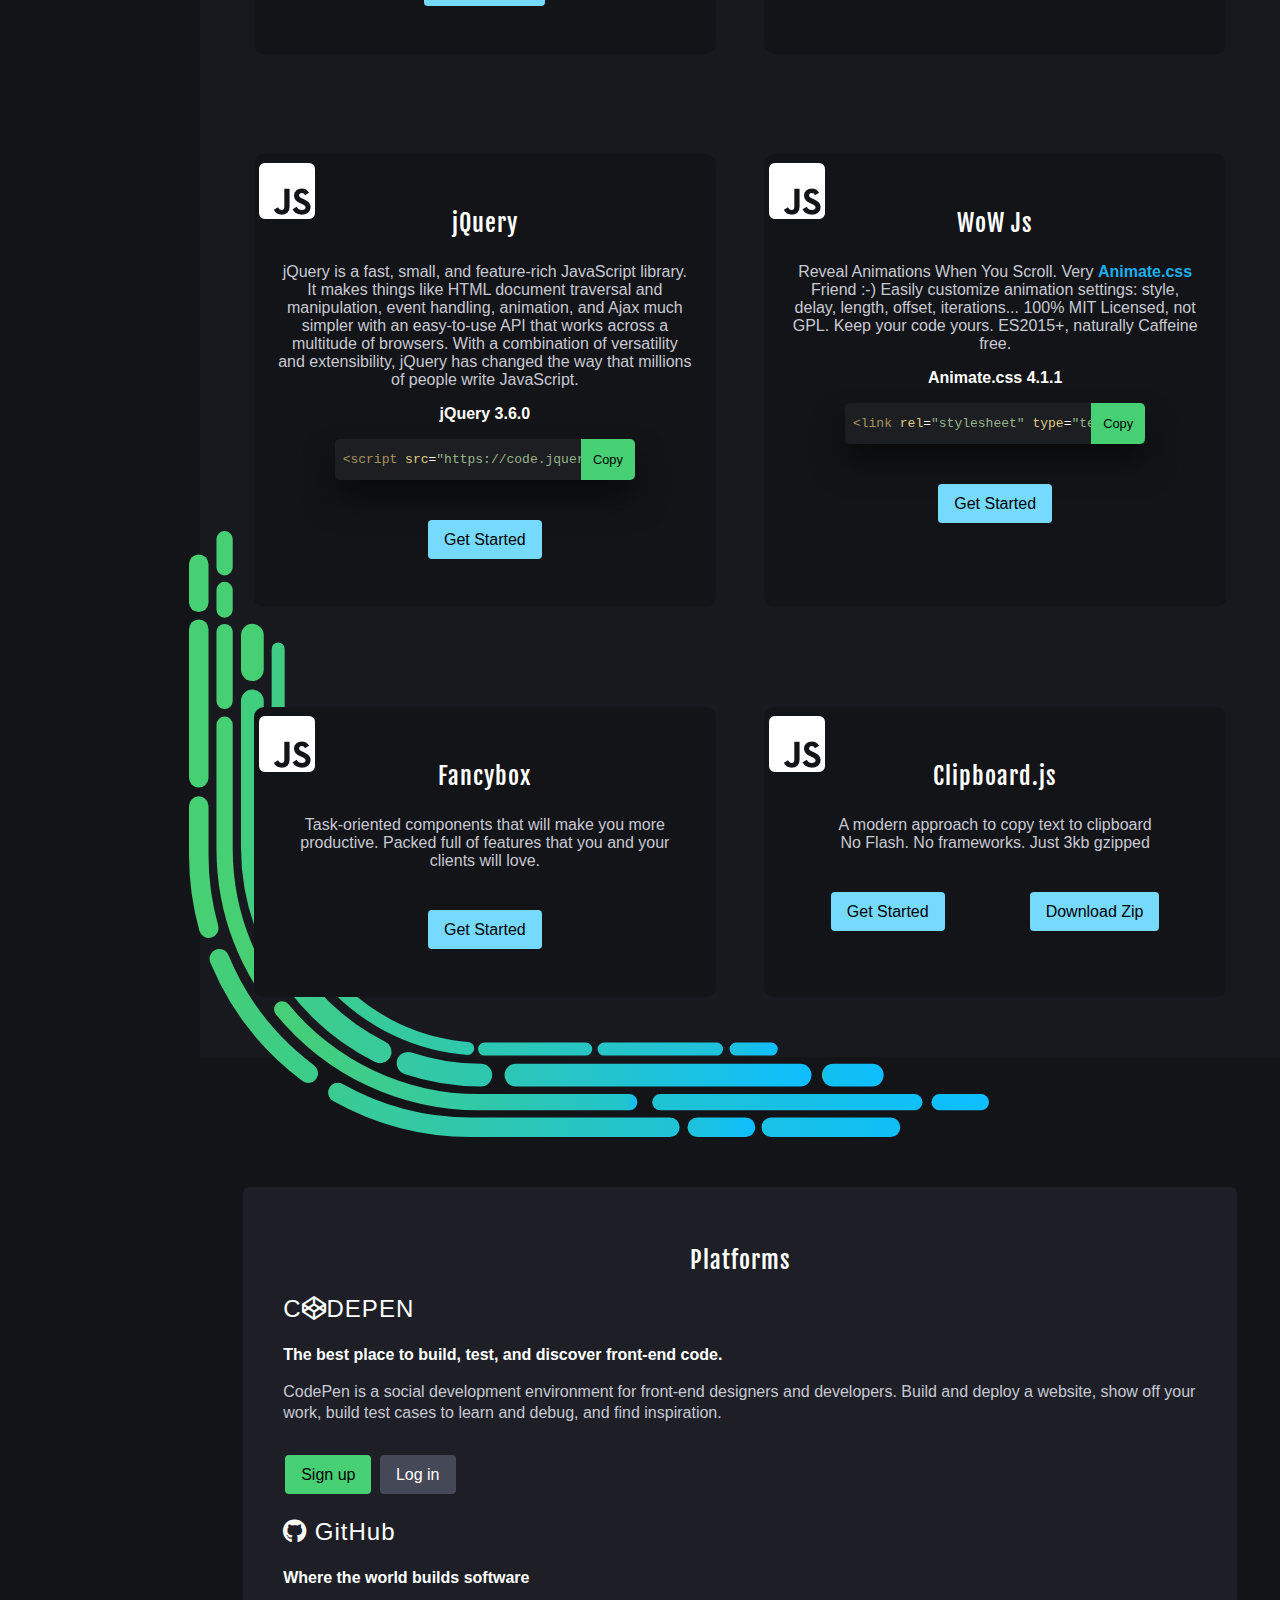
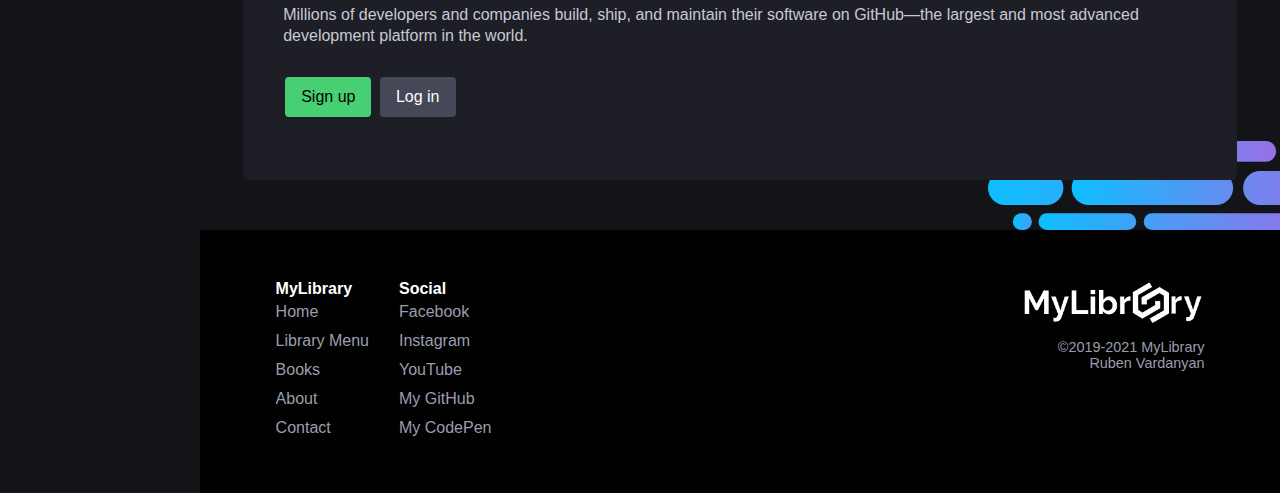
==== commit 78b6e3a8: "Add files via upload" ====
--- a/index.html
+++ b/index.html
@@ -7,7 +7,7 @@
 	<meta property="og:image" content="logos/titleLogo1.png">
 	<meta property="og:description" content="Free library for programmers">
 	<meta name="description" content="This is my Library, my tools that I use to build sites.">
-	<title>My Library</title>
+	<title>MyLibrary</title>
 	<link rel="icon" sizes="32x32" type="image/png" href="logos/titleImg.png">
 	<!-- font awesome -->
 	 <link rel="stylesheet" type="text/css" href="https://cdnjs.cloudflare.com/ajax/libs/font-awesome/5.15.4/css/all.min.css">
@@ -18,13 +18,24 @@
 <link rel="preconnect" href="https://fonts.gstatic.com" crossorigin>
 <link href="https://fonts.googleapis.com/css2?family=Fjalla+One&display=swap" rel="stylesheet">
 	<!-- end -->
+	<!-- css  -->
+	<link rel="stylesheet" href="css/header.css">
+	<link rel="stylesheet" href="css/footer.css">
 	<link rel="stylesheet" href="css/head.css">
 	<link rel="stylesheet" href="css/leftSide.css">
+	<link rel="stylesheet" href="css/load.css">
 	<link rel="stylesheet" href="css/code.css">
 	<link rel="stylesheet" href="css/MainMenu.css">
-	
+	<!-- end -->
 </head>
 <body>
+	 <!-- loading start -->
+	<div class="loader-wrapper"  >
+	  <div class="loader-inner">
+	    <img class="s1" src="logos/LogoL.png" alt="">
+	  </div>
+	</div>
+	<!-- loading end -->
 	<!-- mini menu -->
 	<div class="LittleMainMenu">
 		<div class="nav-links">
@@ -33,9 +44,9 @@
 				<span class="absLines1"></span>
 				<a href="index.html" class="Sidebar_link-3txdL">Home</a>
 				<a href="index.html#LibraryMenu" class="Sidebar_link-3txdL">Library Manu</a>
-				<a href="#" class="Sidebar_link-3txdL">Books</a>
-				<a href="#" class="Sidebar_link-3txdL">About</a>
-				<a href="/spark" class="Sidebar_link-3txdL">Contact</a>	
+				<a href="MyBooks.html" class="Sidebar_link-3txdL">Books</a>
+				<a href="About&Contact.html" class="Sidebar_link-3txdL">About</a>
+				<a href="About&Contact.html#Contact" class="Sidebar_link-3txdL">Contact</a>	
 				<span class="absLines2"></span>
 			</div>
 			<div class="mainBoxL">
@@ -68,9 +79,9 @@
 			<span class="absLines1"></span>
 			<a href="index.html" class="Sidebar_link-3txdL">Home</a>
 			<a href="index.html#LibraryMenu" class="Sidebar_link-3txdL">Library Manu</a>
-			<a href="#" class="Sidebar_link-3txdL">Books</a>
-			<a href="#" class="Sidebar_link-3txdL">About</a>
-			<a href="/spark" class="Sidebar_link-3txdL">Contact</a>	
+			<a href="MyBooks.html" class="Sidebar_link-3txdL">Books</a>
+			<a href="About&Contact.html" class="Sidebar_link-3txdL">About</a>
+			<a href="About&Contact.html#Contact" class="Sidebar_link-3txdL">Contact</a>	
 			<span class="absLines2"></span>
 		</div>
 		<div class="mainBoxL">
@@ -95,7 +106,7 @@
 				This site has both a PC and a mobile version and <b class="bold">includes Books , Programming and Design tools</b> . All tools are free and easy to use!
 				</p>
 				<div class="headA-box">
-					<a href="#" class="headA">Learn More</a>
+					<a href="About&Contact.html#learnMore" class="headA">Learn More</a>
 				</div>
 			    
 			</div>
@@ -341,9 +352,9 @@
 					<b class="bold">MyLibrary</b>
 					<a class="footer-a footer-active" href="index.html">Home</a>
 					<a class="footer-a" href="index.html#LibraryMenu">Library Menu</a>
-					<a class="footer-a" href="">Books</a>
-					<a class="footer-a" href="">About</a>
-					<a class="footer-a" href="">Contact</a>
+					<a class="footer-a" href="MyBooks.html">Books</a>
+					<a class="footer-a" href="About&Contact.html">About</a>
+					<a class="footer-a" href="About&Contact.html#Contact">Contact</a>
 				</div>
 				<div>
 					<b class="bold">Social</b>
@@ -370,6 +381,7 @@
 		<!-- ! -->
 	</div>	
 	
+	<!-- javascript !!!! -->
 	<script type="text/javascript" src="js/app.js"></script>
 	 <script src="https://code.jquery.com/jquery-3.6.0.min.js" integrity="sha256-/xUj+3OJU5yExlq6GSYGSHk7tPXikynS7ogEvDej/m4=" crossorigin="anonymous"></script>
 	<script src="js/clipboard.min.js"></script>
@@ -379,5 +391,10 @@
       new ClipboardJS('.jquery');
       new ClipboardJS('.wow');
     </script>
+     <script type="text/javascript">
+    	$(window).on("load",function(){
+		$(".loader-wrapper").fadeOut("slow");
+		});
+    </script>
 </body>
 </html>--- a/css/header.css
+++ b/css/header.css
@@ -0,0 +1,41 @@
+/* width */
+::-webkit-scrollbar {
+  width: 4px;
+}
+/* Handle */
+::-webkit-scrollbar-thumb {
+  background: #252525; 
+  border-radius: 10px;
+}
+
+
+
+html{
+    overflow-x: hidden;
+    scroll-behavior: smooth;
+    -webkit-tap-highlight-color: rgba(0, 0, 0, 0);
+}
+body{
+    margin: 0;
+    padding: 0;
+    overflow-x: hidden;
+    background: #131417;
+    position: relative;
+    font-family: sans-serif;
+   
+}
+div {
+    box-sizing: border-box;
+}
+.rightSide{ 
+    position: relative;
+    width: 100%;
+    padding-left:200px;
+    box-sizing: border-box;
+}
+@media only screen and (max-width:830px){
+   
+    .rightSide{ 
+        padding-left:0;  
+    }
+}--- a/css/footer.css
+++ b/css/footer.css
@@ -0,0 +1,61 @@
+/* footer !*/
+.footer{
+    background: #010101;
+    padding: 20px 7%;
+    position: relative;
+    display: flex;
+    justify-content: space-between;
+    flex-wrap: wrap;
+}
+.footer-box{
+    display: flex;
+    justify-content: space-between;
+    margin: 30px 0;
+    grid-gap: 30px;
+}
+
+
+.footer-a{
+    font-size: 1rem;
+    padding: 2.5px 0; 
+    display: block;
+    text-decoration: none; 
+    color: #9b9dad;
+    position: relative;
+    overflow: hidden; 
+    line-height: 1.5; 
+    transition: .2s ease;
+}
+.footer-a:hover {
+    color: #fff;
+}
+
+.footer-copy{
+    display: flex;
+    flex-direction: column;
+}
+.footer-Logo{
+    height: 45px;
+    margin-bottom: 10px;
+}
+.copyright{
+    
+    text-align: right;
+    font-size: 0.9rem;
+    color: #9b9dad;
+}
+@media only screen and (max-width:555px){
+    .footer{
+        justify-content: space-between;
+    }
+    .footer-box{
+        width: 100%;
+        justify-content: space-between;
+    }
+    .copyright{
+        
+        text-align: left;
+        font-size: 0.9rem;
+        color: #9b9dad;
+    }
+}--- a/css/head.css
+++ b/css/head.css
@@ -1,65 +1,16 @@
-/* width */
-::-webkit-scrollbar {
-  width: 4px;
-}
-/* Handle */
-::-webkit-scrollbar-thumb {
-  background: #252525; 
-  border-radius: 10px;
-}
-
-
-
-html{
-    overflow-x: hidden;
-    scroll-behavior: smooth;
-    -webkit-tap-highlight-color: rgba(0, 0, 0, 0);
-}
-body{
-	margin: 0;
-	padding: 0;
-	overflow-x: hidden;
-	background: #131417;
-	position: relative;
-	font-family: sans-serif;
-
-}
-div {
-    box-sizing: border-box;
-}
-/* 830px ! */
-.leftSide{
-	position: fixed;
-	top: 0;
-	left: 0;
-	width: 200px;
-	background:#1e1f26;
-	height: 100vh;
-	box-shadow: 2px 0 5px rgb(0 0 0 / 20%);
-	z-index: 3;
-    overflow: hidden;
-
-}
-/* ! */
-.rightSide{ 
-	position: relative;
-	width: 100%;
-	padding-left:200px;
-	box-sizing: border-box;
-}
 header{
-	position: relative;
-	display: flex;
-	justify-content: space-between;
-	min-height: 65vh;
-	padding:80px 8% 0 10%;
-	z-index: 2;
+    position: relative;
+    display: flex;
+    justify-content: space-between;
+    min-height: 65vh;
+    padding:80px 8% 0 10%;
+    z-index: 2;
 }
 /* ! */
 .LogoL1{
-	margin-top: 40px;
-	width: 55px;
-	height: 55px;	
+    margin-top: 40px;
+    width: 55px;
+    height: 55px;   
 }
 .LogoL2{
     display: none;
@@ -67,9 +18,9 @@
     height: 55px;   
 }
 .headH1{
-	-webkit-font-smoothing: antialiased;
-	font-family: 'Fjalla One', sans-serif;
-	line-height: 1.3;
+    -webkit-font-smoothing: antialiased;
+    font-family: 'Fjalla One', sans-serif;
+    line-height: 1.3;
     font-size: 3rem;
     font-weight: normal;
     color: #fff;
@@ -77,13 +28,13 @@
     letter-spacing: 1px;
 }
 .headp{
-	font-size: 1.2rem;
+    font-size: 1.2rem;
     margin-bottom: 2rem;
     color: #c7c9d3;
     max-width: 500px
 }
 .bold{
-	color: #fff;
+    color: #fff;
 }
 .headA-box{
     display: block;
@@ -107,14 +58,14 @@
     font-weight: normal !important;
 }
 .headA:focus , .headA:hover {
-	background: #2fb45a;
+    background: #2fb45a;
 }
 .phoneTT{
-	width: 300px;
+    width: 300px;
 }
 /* ! */
 .imgAbs1{
-	top: -80px;
+    top: -80px;
     position: absolute;
     right: 0;
     width: 600px;
@@ -144,14 +95,14 @@
 
 .largMenu{
     position: relative;
-	display: grid;
+    display: grid;
     grid-template-columns: 1fr 1fr 1fr;
     grid-gap: 5%;
     padding:30px 5% 20px 5%;
     margin: 0 0 50px 0 ;
 }
 .Bar{
-	background: #2c303a;
+    background: #2c303a;
     padding: 1.5rem 1.5rem 2rem;
     margin: 2rem 0;
     border-radius: 10px;
@@ -159,17 +110,17 @@
     z-index: 1;
 }
 .barLogo{
-	position: absolute;
-	top:-30px;
-	left: 20px;
-	width: 80px;
-	height: 80px;
+    position: absolute;
+    top:-30px;
+    left: 20px;
+    width: 80px;
+    height: 80px;
 }
 .BarH2{
     margin-top: 30px;
-	-webkit-font-smoothing: antialiased;
-	font-family: 'Fjalla One', sans-serif;
-	line-height: 1.3;
+    -webkit-font-smoothing: antialiased;
+    font-family: 'Fjalla One', sans-serif;
+    line-height: 1.3;
     font-size: 1.6rem;
     font-weight: normal;
     color: #fff;
@@ -178,21 +129,21 @@
    
 }
 .Barp{
-	color: #c7c9d3;
-	font-size: 1.0rem;
-	
+    color: #c7c9d3;
+    font-size: 1.0rem;
+    
 }
 .Barlinks{
-	display: flex;
+    display: flex;
     flex-direction: column;
     align-items: flex-start;
     justify-content: space-around;
     
 }
-.BarA{	
-	font-size: 1.2rem;
-	padding: 2.5px 0; 
-	display: block;
+.BarA{  
+    font-size: 1.2rem;
+    padding: 2.5px 0; 
+    display: block;
     text-decoration: none; 
     color: #76daff;
     position: relative;
@@ -200,7 +151,7 @@
     transition: .2s ease;  
 }
  .BarA:hover {
-	color: #fff;
+    color: #fff;
 }
 .BarALarge {
     -webkit-appearance: none;
@@ -221,7 +172,7 @@
     font-weight: normal !important;
 }
 .BarALarge:hover{
-	background:#3d404f; 
+    background:#3d404f; 
 }
 /* program List */
 .programList{
@@ -348,7 +299,7 @@
 .platformp{
     color: #c7c9d3;
     font-size: 1.0rem;
-    
+     line-height: 1.3
 }
 .platformA-box{
     display: block;
@@ -383,52 +334,7 @@
 .green:focus , .green:hover {
     background: #2fb45a;
 }
-/* footer !*/
-.footer{
-    background: #010101;
-    padding: 20px 7%;
-    position: relative;
-    display: flex;
-    justify-content: space-between;
-    flex-wrap: wrap;
-}
-.footer-box{
-    display: flex;
-    justify-content: space-between;
-    margin: 30px 0;
-    grid-gap: 30px;
-}
-
-
-.footer-a{
-    font-size: 1rem;
-    padding: 2.5px 0; 
-    display: block;
-    text-decoration: none; 
-    color: #9b9dad;
-    position: relative;
-    overflow: hidden; 
-    line-height: 1.5; 
-    transition: .2s ease;
-}
-.footer-a:hover {
-    color: #fff;
-}
-
-.footer-copy{
-    display: flex;
-    flex-direction: column;
-}
-.footer-Logo{
-    height: 45px;
-    margin-bottom: 10px;
-}
-.copyright{
-    
-    text-align: right;
-    font-size: 0.9rem;
-    color: #9b9dad;
-}
+
 @media only screen and (max-width:1024px){
     .LogoL1{  
         display: none;
@@ -478,12 +384,8 @@
     }
 }
 @media only screen and (max-width:830px){
-    .leftSide{
-        display: none;
-    }
-    .rightSide{ 
-        padding-left:0;  
-    }
+   
+    
     .largMenu{
       display: block;
       width: 100%;  
@@ -502,19 +404,6 @@
         top: -10px;
         right: -20%;
         width: 600px;
-    }
-    .footer{
-        justify-content: space-between;
-    }
-    .footer-box{
-        width: 100%;
-        justify-content: space-between;
-    }
-    .copyright{
-        
-        text-align: left;
-        font-size: 0.9rem;
-        color: #9b9dad;
     }
 }
 
--- a/css/leftSide.css
+++ b/css/leftSide.css
@@ -1,3 +1,17 @@
+/* 830px ! */
+.leftSide{
+    position: fixed;
+    top: 0;
+    left: 0;
+    width: 200px;
+    background:#1e1f26;
+    height: 100vh;
+    box-shadow: 2px 0 5px rgb(0 0 0 / 20%);
+    z-index: 8;
+    overflow: hidden;
+
+}
+/* ! */
 .mainLogoL{
 	display: block;
 
@@ -61,4 +75,10 @@
 		background-position: 200%;
 	}
 	
+}
+
+@media only screen and (max-width:830px){
+    .leftSide{
+        display: none;
+    }
 }--- a/css/load.css
+++ b/css/load.css
@@ -0,0 +1,45 @@
+.loader-wrapper {
+  width: 100vw;
+  height: 100vh;
+  position: fixed;
+  top: 0;
+  left: 0;
+  background-color: #131417;
+  display:flex;
+  justify-content: center;
+  align-items: center;
+  z-index: 1000
+}
+
+.loader-inner {
+  position: relative;
+
+   width: 100px;
+   height: 100px;
+   border-radius:50%;
+   margin: 0 30px;
+}
+.s1{
+  position: absolute;
+  top:0;
+  left:0;
+   width: 100px;
+  height: 100px;
+ 
+  animation: anim 2s linear infinite;
+
+  
+}
+
+@keyframes anim {
+  0%{
+     transform: scale(0.5);
+  }
+  50%{
+      transform: scale(1.5);
+
+  }
+  100%{
+    transform: scale(0.5);
+  }
+}--- a/css/MainMenu.css
+++ b/css/MainMenu.css
@@ -7,7 +7,7 @@
 		position: absolute;
   		left: 0;
   		top: 0;
-  		z-index: 6
+  		z-index: 6;
 	}
 	.nav-links{
 		background:#1e1f26;
@@ -27,7 +27,8 @@
 	  	display: flex;
 	  	justify-content: center;
 	  	align-items: center; 
-	  	padding: 5px 0; 	
+	  	padding: 5px 0; 
+	  		
 	}
 	.navLogoLink{
 		margin: 0  8px;
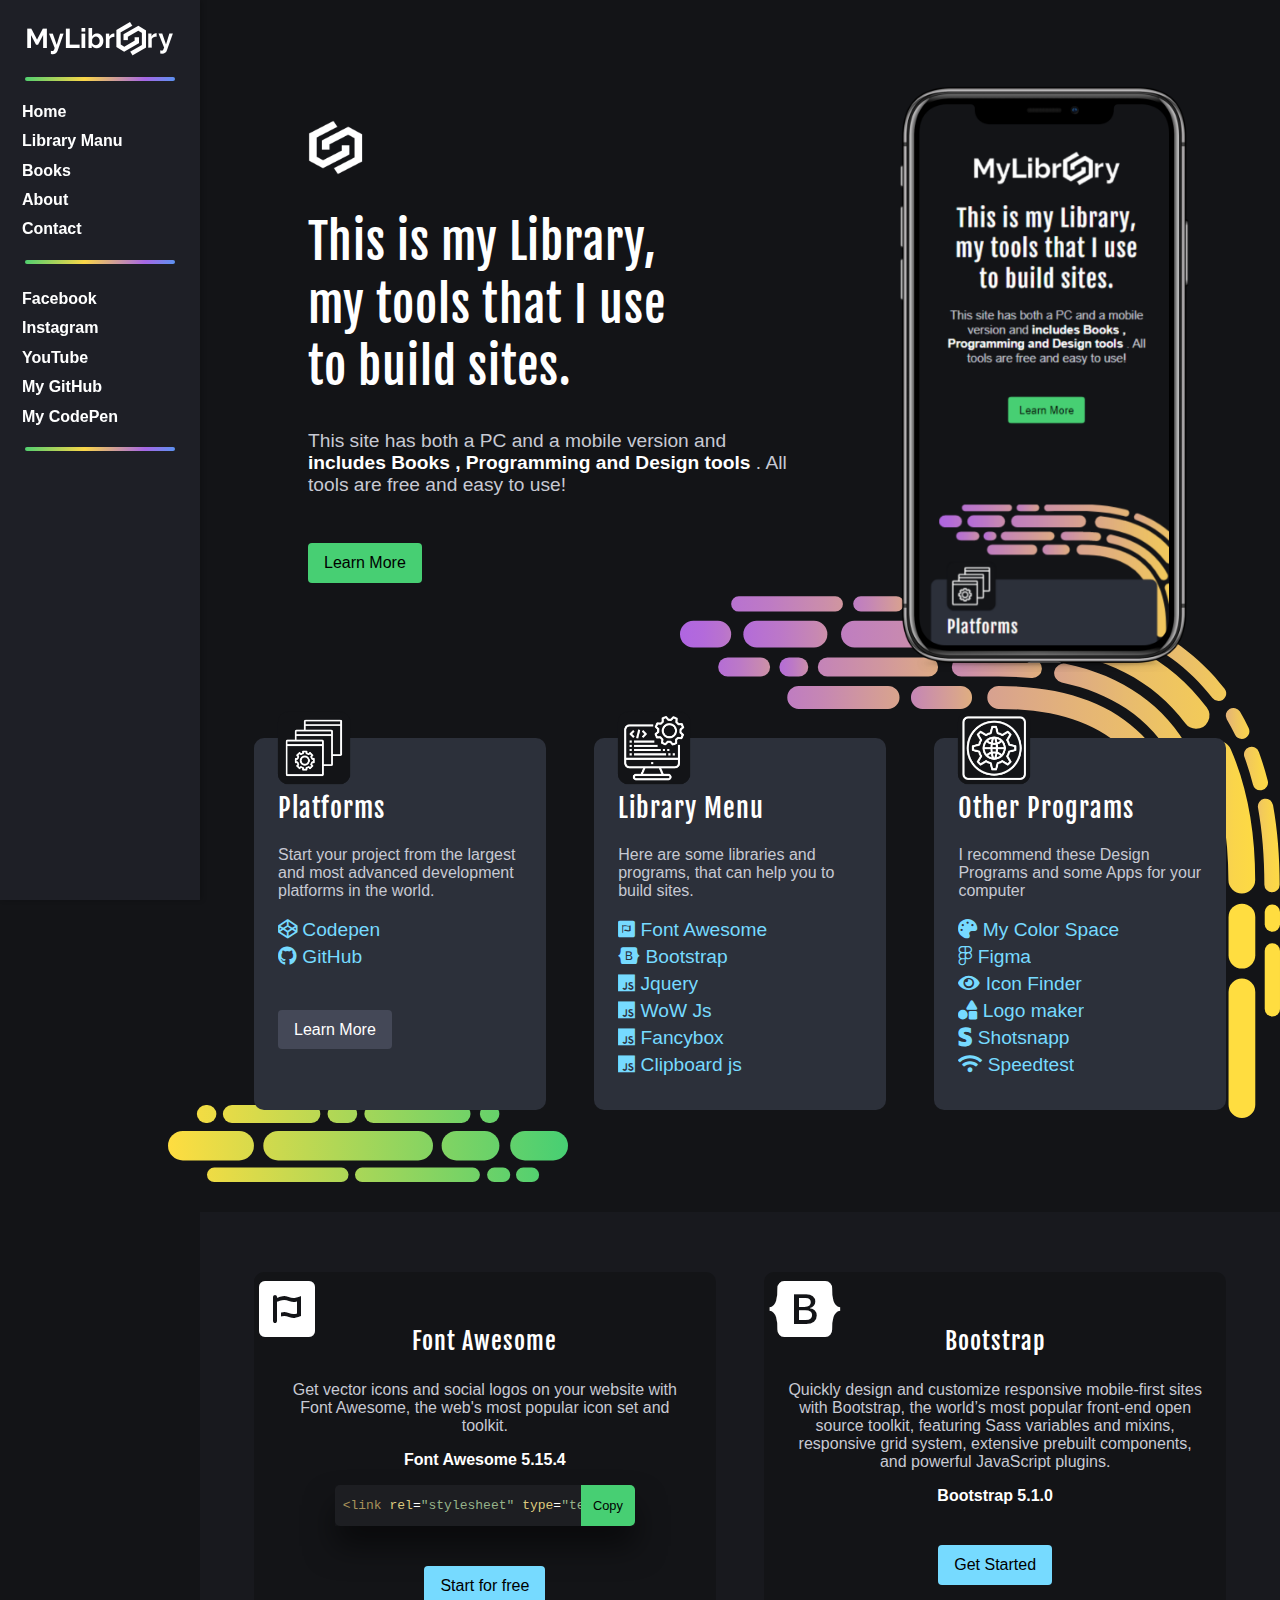
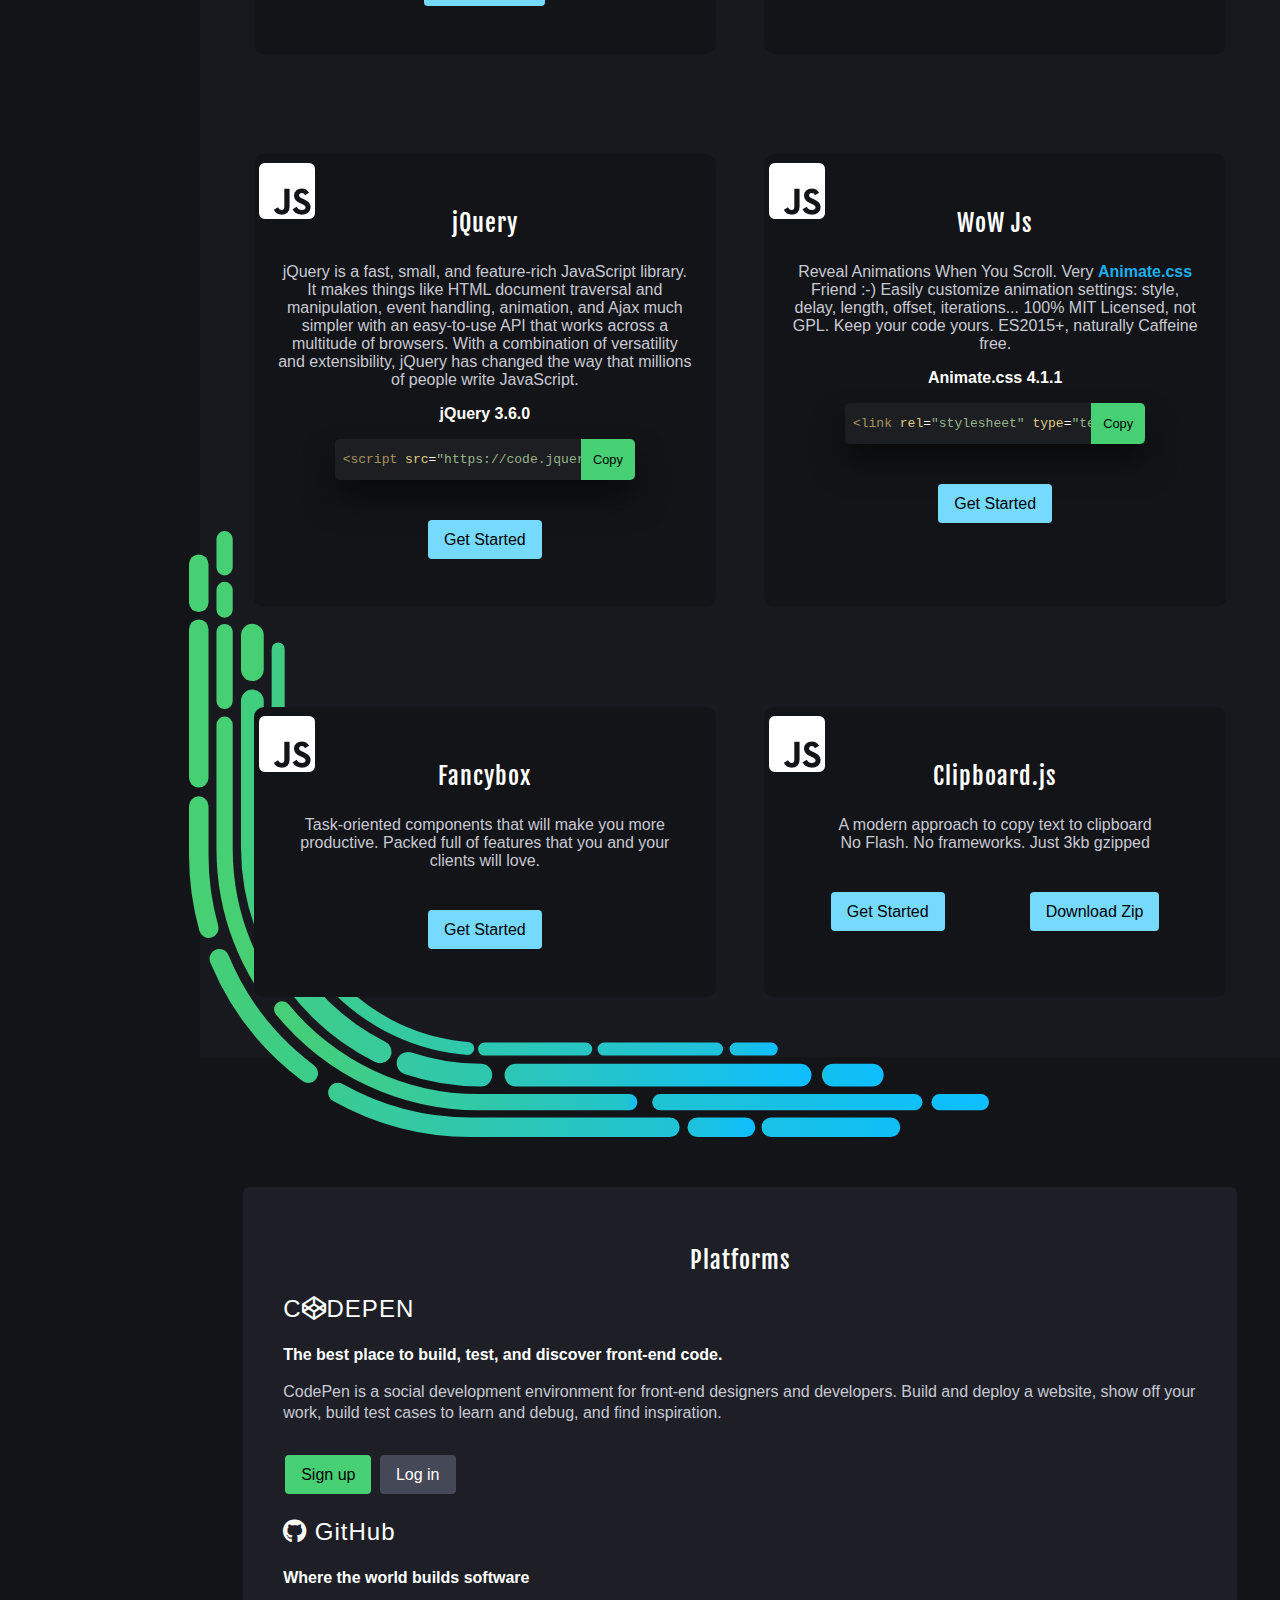
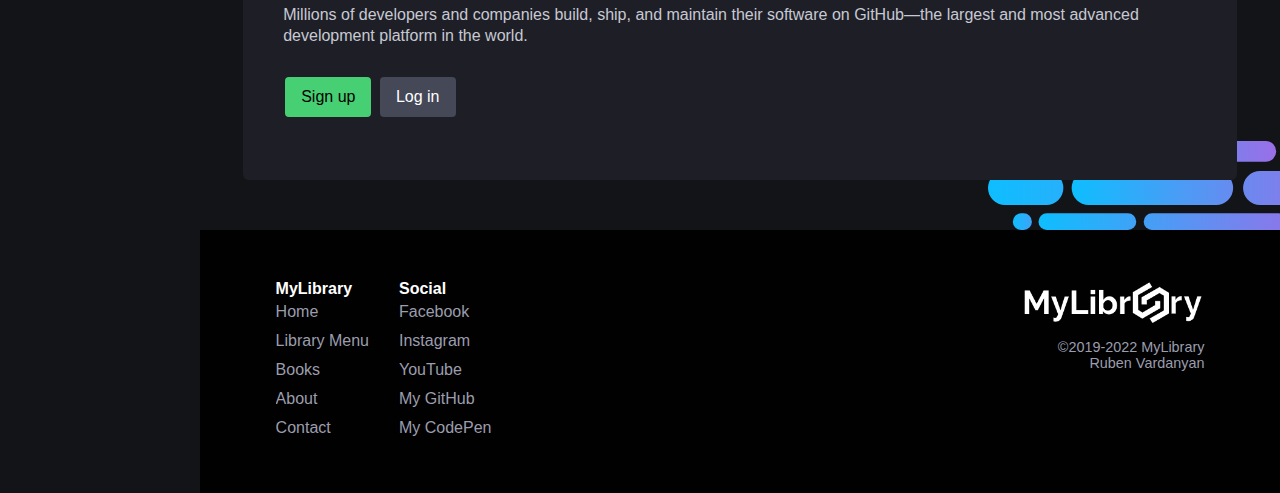
==== commit e4a040ee: "Update index.html" ====
--- a/index.html
+++ b/index.html
@@ -7,6 +7,8 @@
 	<meta property="og:image" content="logos/titleLogo1.png">
 	<meta property="og:description" content="Free library for programmers">
 	<meta name="description" content="This is my Library, my tools that I use to build sites.">
+	<meta name="theme-color" content="#131417" >
+	 <meta name="keywords" content="my libary, ruben vardanyan, books, my library books , My library , My Library">
 	<title>MyLibrary</title>
 	<link rel="icon" sizes="32x32" type="image/png" href="logos/titleImg.png">
 	<!-- font awesome -->
@@ -371,7 +373,7 @@
 					<a href="index.html">
 					<img class="footer-Logo" src="logos/LogoLargeLight.png" alt="">
 					</a>
-					<span class="copyright">&copy;2019-2021 MyLibrary</span>
+					<span class="copyright">&copy;2019-2022 MyLibrary</span>
 					<span class="copyright">Ruben Vardanyan</span>
 				</div>
 				
@@ -397,4 +399,4 @@
 		});
     </script>
 </body>
-</html>+</html>
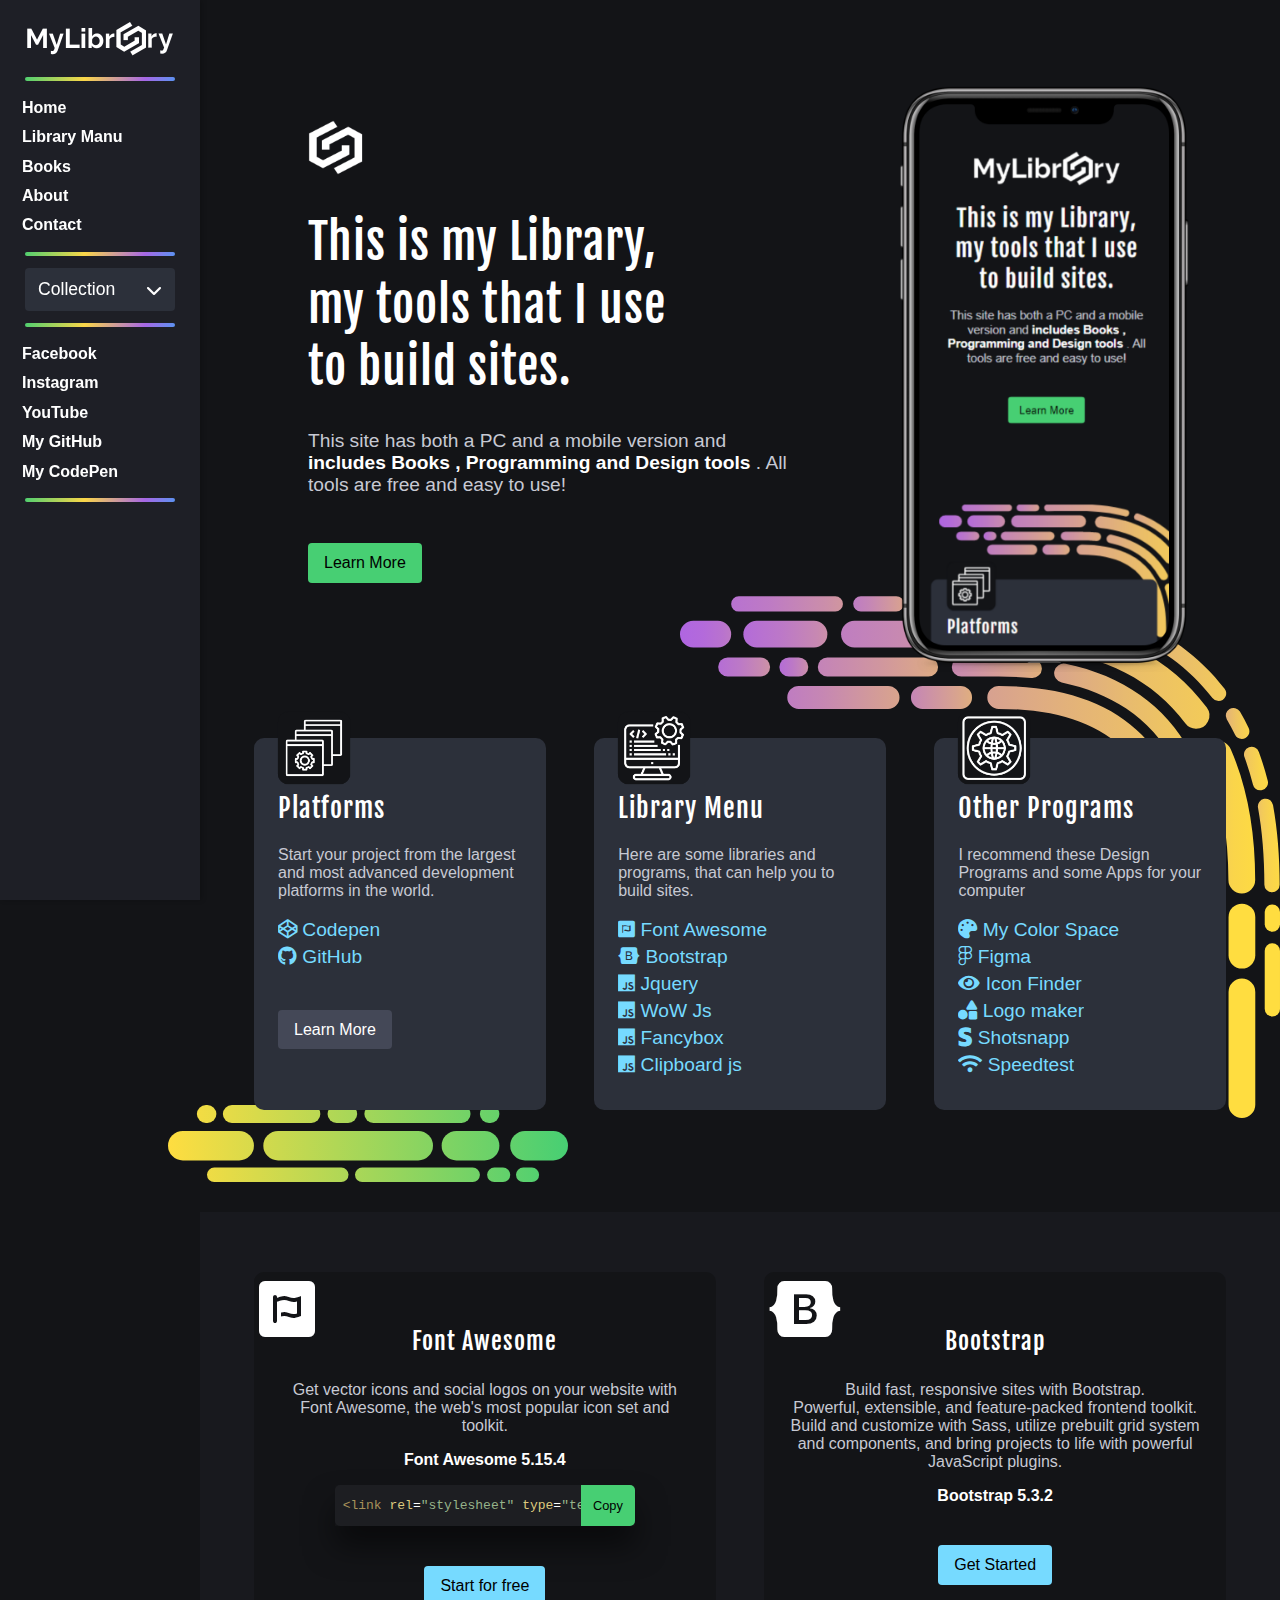
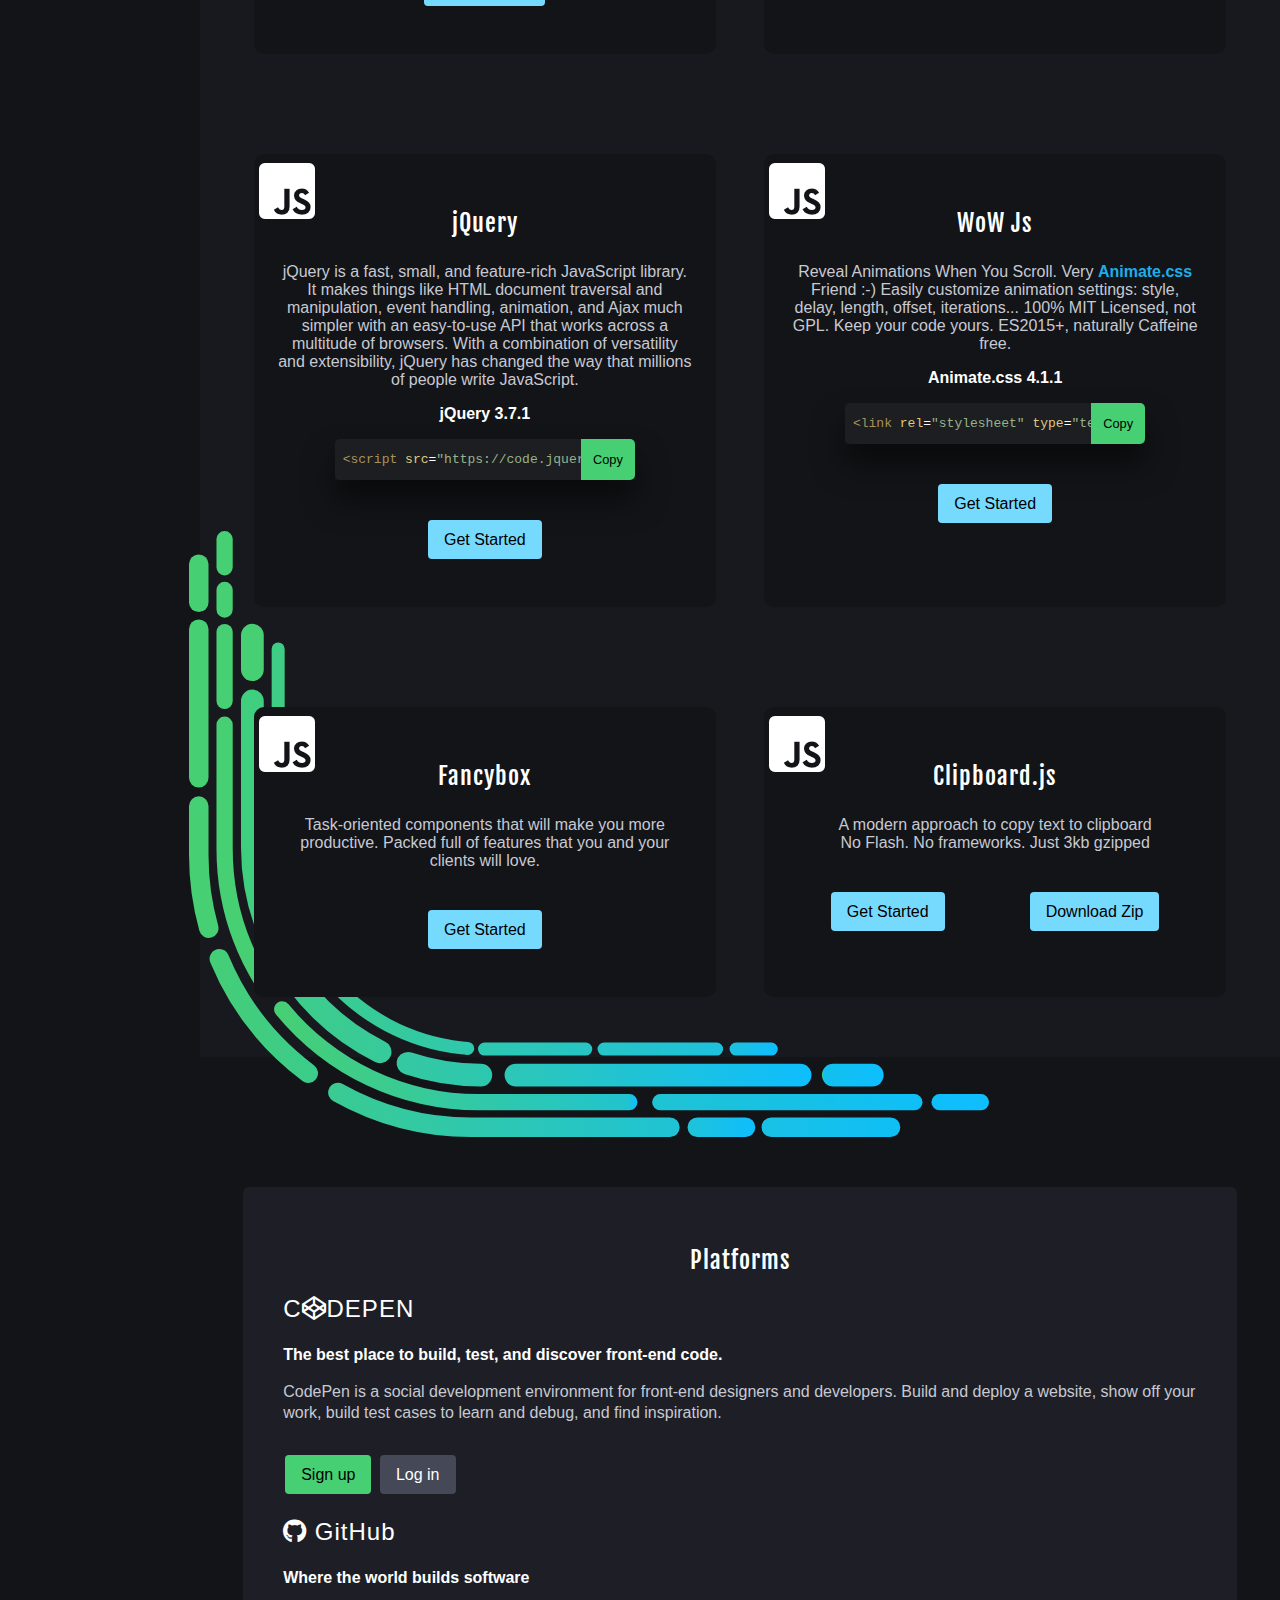
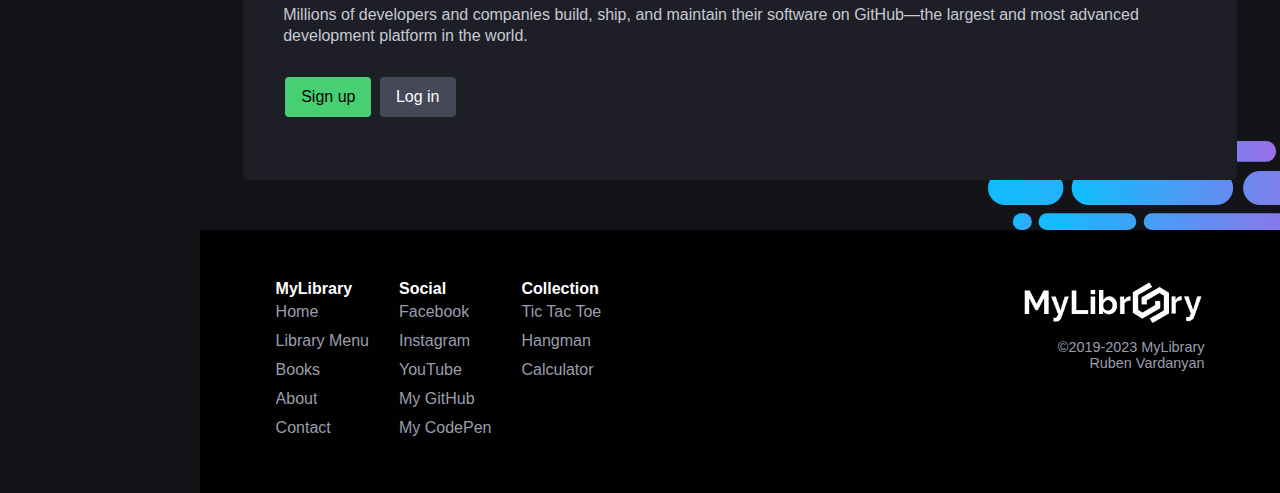
==== commit e768f639: "v 2.0.0" ====
--- a/index.html
+++ b/index.html
@@ -1,402 +1,506 @@
 <!DOCTYPE html>
 <html lang="en">
+
 <head>
-	<meta charset="UTF-8">
-	<meta name="viewport" content="width=device-width, initial-scale=1.0">
-	<meta property="og:title" content="My Library">
-	<meta property="og:image" content="logos/titleLogo1.png">
-	<meta property="og:description" content="Free library for programmers">
-	<meta name="description" content="This is my Library, my tools that I use to build sites.">
-	<meta name="theme-color" content="#131417" >
-	 <meta name="keywords" content="my libary, ruben vardanyan, books, my library books , My library , My Library">
-	<title>MyLibrary</title>
-	<link rel="icon" sizes="32x32" type="image/png" href="logos/titleImg.png">
-	<!-- font awesome -->
-	 <link rel="stylesheet" type="text/css" href="https://cdnjs.cloudflare.com/ajax/libs/font-awesome/5.15.4/css/all.min.css">
-	
-	<!-- end -->
-	<!-- Font family -->
-	<link rel="preconnect" href="https://fonts.googleapis.com">
-<link rel="preconnect" href="https://fonts.gstatic.com" crossorigin>
-<link href="https://fonts.googleapis.com/css2?family=Fjalla+One&display=swap" rel="stylesheet">
-	<!-- end -->
-	<!-- css  -->
-	<link rel="stylesheet" href="css/header.css">
-	<link rel="stylesheet" href="css/footer.css">
-	<link rel="stylesheet" href="css/head.css">
-	<link rel="stylesheet" href="css/leftSide.css">
-	<link rel="stylesheet" href="css/load.css">
-	<link rel="stylesheet" href="css/code.css">
-	<link rel="stylesheet" href="css/MainMenu.css">
-	<!-- end -->
+    <meta charset="UTF-8">
+    <meta name="viewport" content="width=device-width, initial-scale=1.0">
+    <meta property="og:title" content="My Library">
+    <meta property="og:image" content="img/titleLogo1.png">
+    <meta property="og:description" content="Free library for programmers">
+    <meta name="description" content="This is my Library, my tools that I use to build sites.">
+    <meta name="theme-color" content="#131417">
+    <meta name="keywords" content="my libary, ruben vardanyan, books, my library books , My library , My Library">
+    <title>MyLibrary</title>
+    <link rel="icon" sizes="32x32" type="image/png" href="img/titleImg.png">
+
+    <!-- Font Awesome -->
+    <link rel="stylesheet" type="text/css"
+        href="https://cdnjs.cloudflare.com/ajax/libs/font-awesome/6.4.2/css/all.min.css">
+    <link rel="stylesheet" type="text/css"
+        href="https://cdnjs.cloudflare.com/ajax/libs/font-awesome/5.15.4/css/all.min.css">
+    <!-- end Font Awesome -->
+    <!-- Font family -->
+    <link rel="preconnect" href="https://fonts.googleapis.com">
+    <link rel="preconnect" href="https://fonts.gstatic.com" crossorigin>
+    <link href="https://fonts.googleapis.com/css2?family=Fjalla+One&display=swap" rel="stylesheet">
+    <!-- end Font family -->
+    <!-- css -->
+    <link rel="stylesheet" href="css/load.css">
+    <link rel="stylesheet" href="css/main.css">
+    <link rel="stylesheet" href="css/side-menu.css">
+    <link rel="stylesheet" href="css/mini-menu.css">
+    <link rel="stylesheet" href="css/header.css">
+    <link rel="stylesheet" href="css/large-menu.css">
+    <link rel="stylesheet" href="css/program-list.css">
+    <link rel="stylesheet" href="css/code.css">
+    <link rel="stylesheet" href="css/platforms.css">
+    <link rel="stylesheet" href="css/footer.css">
+    <!-- end css -->
 </head>
+
 <body>
-	 <!-- loading start -->
-	<div class="loader-wrapper"  >
-	  <div class="loader-inner">
-	    <img class="s1" src="logos/LogoL.png" alt="">
-	  </div>
-	</div>
-	<!-- loading end -->
-	<!-- mini menu -->
-	<div class="LittleMainMenu">
-		<div class="nav-links">
-	       
-			<div class="mainBoxL">
-				<span class="absLines1"></span>
-				<a href="index.html" class="Sidebar_link-3txdL">Home</a>
-				<a href="index.html#LibraryMenu" class="Sidebar_link-3txdL">Library Manu</a>
-				<a href="MyBooks.html" class="Sidebar_link-3txdL">Books</a>
-				<a href="About&Contact.html" class="Sidebar_link-3txdL">About</a>
-				<a href="About&Contact.html#Contact" class="Sidebar_link-3txdL">Contact</a>	
-				<span class="absLines2"></span>
-			</div>
-			<div class="mainBoxL">
-				<a class="Sidebar_link-3txdL" href="https://www.facebook.com/people/Ruben-Vardanyan/100011597919990/">Facebook</a>
-				<a class="Sidebar_link-3txdL" href="https://www.instagram.com/_ruben__vardanyan_/">Instagram</a>
-				<a class="Sidebar_link-3txdL" href="https://www.youtube.com/channel/UC-WniodbOlgM6ci-zAg54tw/featured?view_as=subscriber">YouTube</a>
-				<a class="Sidebar_link-3txdL" href="https://github.com/Ruben-Vardanyan">My GitHub</a>
-				<a class="Sidebar_link-3txdL" href="https://codepen.io/ruben-vardanyan">My CodePen</a>
-				<span class="absLines2"></span>
-			</div>
-	     </div>
-	     <div class="navFlex">
-	     	<a class="navLogoLink" href="index.html"><img class="navLogo" src="logos/LogoL.png" alt=""> </a>
-	     	  
-	     	<div class="burger">
-	        	<div class="line1"></div>
-	        	<div class="line2"></div>
-	        	<div class="line3"></div>
-	        	<i class="menuArrow fas fa-chevron-up"></i>
-	     	</div>
-	     </div>
-
-	</div>
-	<!-- mini menu -->
-	<div class="leftSide">
-		<a href="index.html">
-			<img class="mainLogoL" src="logos/LogoLargeLight.png" alt="">
-		</a>
-		<div class="mainBoxL">
-			<span class="absLines1"></span>
-			<a href="index.html" class="Sidebar_link-3txdL">Home</a>
-			<a href="index.html#LibraryMenu" class="Sidebar_link-3txdL">Library Manu</a>
-			<a href="MyBooks.html" class="Sidebar_link-3txdL">Books</a>
-			<a href="About&Contact.html" class="Sidebar_link-3txdL">About</a>
-			<a href="About&Contact.html#Contact" class="Sidebar_link-3txdL">Contact</a>	
-			<span class="absLines2"></span>
-		</div>
-		<div class="mainBoxL">
-			<a class="Sidebar_link-3txdL" href="https://www.facebook.com/people/Ruben-Vardanyan/100011597919990/">Facebook</a>
-			<a class="Sidebar_link-3txdL" href="https://www.instagram.com/_ruben__vardanyan_/">Instagram</a>
-			<a class="Sidebar_link-3txdL" href="https://www.youtube.com/channel/UC-WniodbOlgM6ci-zAg54tw/featured?view_as=subscriber">YouTube</a>
-			<a class="Sidebar_link-3txdL" href="https://github.com/Ruben-Vardanyan">My GitHub</a>
-			<a class="Sidebar_link-3txdL" href="https://codepen.io/ruben-vardanyan">My CodePen</a>
-			<span class="absLines2"></span>
-		</div>
-	</div>
-
-	<!-- main Part of the site -->
-	<div class="rightSide">
-		<!-- head -->
-		<header>
-			<div >
-				<img class="LogoL1" src="logos/LogoL.png" alt="">
-				<img class="LogoL2" src="logos/LogoLargeLight.png" alt="">
-				<h1 class="headH1">This is my Library, my tools that I use to build sites.</h1>
-				<p class="headp">
-				This site has both a PC and a mobile version and <b class="bold">includes Books , Programming and Design tools</b> . All tools are free and easy to use!
-				</p>
-				<div class="headA-box">
-					<a href="About&Contact.html#learnMore" class="headA">Learn More</a>
-				</div>
-			    
-			</div>
-			<div>
-				<img src="logos/phoneTT.png" alt="" class="phoneTT">
-			</div>
-			
-		</header>
-		
-
-		<!-- menus -->
-		<div class="largMenu">
-			<img class="imgAbs1" src="logos/dec1.svg" alt="">
-
-			<div class="Bar">
-				<img class="barLogo" src="logos/Bar1.png" alt="">	
-				<h2 class="BarH2">Platforms</h2>
-				<p class="Barp">Start your project from the largest and most advanced development platforms in the world.</p>
-				<div class="Barlinks">
-					<a href="https://codepen.io/" class="BarA"  target="_blank">
-						<i class="fab fa-codepen"></i>  Codepen
-					</a>
-					<a href="https://github.com/" class="BarA" target="_blank">
-						<i class="fab fa-github"></i>  GitHub
-					</a>
-				</div>
-				<a href="index.html#platforms" class="BarALarge">Learn More</a>		
-			</div>
-			<div class="Bar" >
-				<img class="barLogo" id="LibraryMenu" src="logos/Bar2.png" alt="">	
-				<h2 class="BarH2">Library Menu</h2>
-				<p class="Barp">Here are some libraries and programs, that can help you to build sites.</p>
-				<div class="Barlinks">
-					<a href="index.html#font-awesome" class="BarA" >
-						<i class="fab fa-font-awesome"></i> Font Awesome
-					</a>
-					<a href="index.html#bootstrap" class="BarA">
-						<i class="fab fa-bootstrap"></i> Bootstrap
-					</a>
-					<a href="index.html#jQuery" class="BarA">
-						<i class="fab fa-js"></i>  Jquery
-					</a>
-					<a href="index.html#wow" class="BarA">
-						<i class="fab fa-js"></i> WoW Js
-					</a>
-					<a href="index.html#fancybox" class="BarA">
-						<i class="fab fa-js"></i> Fancybox
-					</a>
-					<a href="index.html#clipboard-js" class="BarA">
-						<i class="fab fa-js"></i> Clipboard js
-					</a>
-				</div>		
-			</div>
-			<div class="Bar">
-				<img class="barLogo" src="logos/Bar3.png" alt="">	
-				<h2 class="BarH2">Other Programs</h2>
-				<p class="Barp">I recommend these Design Programs and some Apps for your computer</p>
-				<div class="Barlinks">
-					<a href="https://mycolor.space/gradient" class="BarA" target="_blank">
-						<i class="fas fa-palette"></i>  My Color Space
-					</a>
-					<a href="https://www.figma.com/" class="BarA" target="_blank">
-						<i class="fab fa-figma"> </i>  Figma
-					</a>
-					<a href="https://www.iconfinder.com/" class="BarA" target="_blank">
-						<i class="fas fa-eye"></i> Icon Finder
-					</a>
-					<a href="https://logomakr.com/" class="BarA" target="_blank">
-						<i class="fas fa-shapes"></i> Logo maker
-					</a>
-					
-					<a href="https://app.shotsnapp.com/" class="BarA" target="_blank">
-						<i class="fab fa-stripe-s"></i> Shotsnapp
-					</a>
-					<a href="https://www.speedtest.net/th" class="BarA" target="_blank">
-						<i class="fas fa-wifi"></i> Speedtest
-					</a>
-					
-				</div>
-			</div>
-			<img class="imgAbs2" src="logos/dec2.svg" alt="">
-		</div>
-		<div class="programList" id="font-awesome">
-			<img class="imgAbs3" src="logos/dec3.svg" alt="">
-			<div class="list-item">
-				<i class="absI fab fa-font-awesome"></i>
-				<h3 class="listH3">
-					 Font Awesome
-				</h3>
-				<p class="listp">
-					Get vector icons and social logos on your website with Font Awesome, the web's most popular icon set and toolkit.
-				</p>
-				<p class="listp">
-					 <b class="bold">Font Awesome 5.15.4</b>
-				</p>
-				<!-- code -->
-				<div class="code-box">
-			        <figure class="figure">
-			          <pre><code id="a1" class="language-html" spellcheck="false"> <span class="code01">&lt;link</span> <span class="code02">rel</span>=<span class="code03">"stylesheet"</span> <span class="code02">type</span>=<span class="code03">"text/css"</span> <span class="code02">href</span>=<span class="code03">"https://cdnjs.cloudflare.com/ajax/libs/font-awesome/5.15.4/css/all.min.css"</span><span class="code01">></span></code></pre>
-			        </figure>
-			         <button class="awesome btnStyle" data-clipboard-target="#a1">	
-			         	Copy
-			         </button>
-			     </div>
-			     <!-- code ! --> 
-			     <div class="listA">
-			     	<a href="https://fontawesome.com/" class="listALarge" target="_blank">Start for free</a>
-			     </div>
-			</div>
-     		<div class="list-item" id="bootstrap">
-				<i class="absI fab fa-bootstrap"></i>
-				<h3 class="listH3">
-					 Bootstrap
-				</h3>
-				<p class="listp">
-					Quickly design and customize responsive mobile-first sites with Bootstrap, the world’s most popular front-end open source toolkit, featuring Sass variables and mixins, responsive grid system, extensive prebuilt components, and powerful JavaScript plugins.
-				</p>
-				<p class="listp">
-					 <b class="bold">Bootstrap 5.1.0</b>
-				</p>
-				
-			     <div class="listA">
-			     	<a href="https://getbootstrap.com/docs/4.5/getting-started/introduction/" class="listALarge" target="_blank">Get Started</a>
-			     </div>
-			</div>
-     		<div class="list-item" id="jQuery">
-				
-				<i class="absI fab fa-js-square"></i>
-				<h3 class="listH3">
-					 jQuery
-				</h3>
-				<p class="listp">
-					jQuery is a fast, small, and feature-rich JavaScript library. It makes things like HTML document traversal and manipulation, event handling, animation, and Ajax much simpler with an easy-to-use API that works across a multitude of browsers. With a combination of versatility and extensibility, jQuery has changed the way that millions of people write JavaScript.
-				</p>
-				<p class="listp">
-					 <b class="bold">jQuery 3.6.0</b>
-				</p>
-				<div class="code-box">
-			        <figure class="figure">
-			          <pre><code  id="a2" class="language-html" spellcheck="false"> <span class="code01">&lt;script</span> <span class="code02">src</span>=<span class="code03">"https://code.jquery.com/jquery-3.6.0.min.js"</span> <span class="code02">integrity</span>=<span class="code03">"sha256-/xUj+3OJU5yExlq6GSYGSHk7tPXikynS7ogEvDej/m4="</span> <span  class="code02">crossorigin</span>=<span  class="code03">"anonymous"</span><span class="code01">></span><span class="code01">&lt;/script></span></code></pre>
-			        </figure>
-			        <button class="jquery btnStyle" data-clipboard-target="#a2">
-			                Copy
-			        </button>
-			    </div>
-			     <div class="listA">
-			     	<a href="https://jquery.com/" class="listALarge" target="_blank">Get Started</a>
-			     </div>
-			</div>
-			<div class="list-item" id="wow">
-				<i class="absI fab fa-js-square"></i>
-				<h3 class="listH3">
-					 WoW Js
-				</h3>
-				<p class="listp">
-					Reveal Animations When You Scroll. Very <a class="listTextA" href="">Animate.css</a>  Friend :-) Easily customize animation settings: style, delay, length, offset, iterations... 100% MIT Licensed, not GPL. Keep your code yours. ES2015+, naturally Caffeine free.
-				</p>
-				<p class="listp">
-					 <b class="bold">Animate.css 4.1.1</b>
-				</p>
-				<!-- code -->
-				<div class="code-box">
-			        <figure class="figure">
-			          <pre><code id="a3" class="language-html" spellcheck="false"> <span class="code01">&lt;link</span> <span class="code02">rel</span>=<span class="code03">"stylesheet"</span> <span class="code02">type</span>=<span class="code03">"text/css"</span> <span class="code02">href</span>=<span class="code03">"https://cdnjs.cloudflare.com/ajax/libs/animate.css/4.1.1/animate.min.css"</span><span class="code01">></span></code></pre>
-			        </figure>
-			         <button class="wow btnStyle" data-clipboard-target="#a3">	
-			         	Copy
-			         </button>
-			     </div>
-			     <!-- code ! --> 
-			     <div class="listA">
-			     	<a href="https://wowjs.uk/docs" class="listALarge" target="_blank">Get Started</a>
-			     </div>
-			</div>
-     		<div class="list-item" id="fancybox">
-				<i class="absI fab fa-js-square"></i>
-				<h3 class="listH3">
-					 Fancybox
-				</h3>
-				<p class="listp">
-					Task-oriented components that will make you more productive.
-					Packed full of features that you and your clients will love.
-				</p>
-								
-			     <div class="listA">
-			     	<a href="https://fancyapps.com/docs/ui/installation" class="listALarge" target="_blank">Get Started</a>
-			     </div>
-			</div>
-     		<div class="list-item" id="clipboard-js">
-				<i class="absI fab fa-js-square"></i>
-				<h3 class="listH3">
-					 Clipboard.js
-				</h3>
-				<p class="listp">
-					A modern approach to copy text to clipboard
-					<br>
-					No Flash. No frameworks. Just 3kb gzipped
-				</p>
-								
-			     <div class="listA">
-			     	<a href="https://clipboardjs.com/" class="listALarge" target="_blank">Get Started</a>
-			     	<a href="zip/clipboard-js.zip" class="listALarge" download="">Download Zip</a>
-			     
-			     </div>
-			</div>
-     		
-		</div>
-		<div class="platform" id="platforms">
-			<div class="InPlatform">
-				<h2 class="platformH2">Platforms</h2>
-				<h3 class="platformH3">
-					C<i class="fab fa-codepen"></i>DEPEN
-				</h3>
-				<p  class="platformp">
-					<b class="bold">The best place to build, test, and discover front-end code.</b>
-				</p>	
-				<p class="platformp">
-					CodePen is a social development environment for front-end designers and developers. Build and deploy a website, show off your work, build test cases to learn and debug, and find inspiration.
-				</p>
-				<div class="platformA-box">
-					<a href="https://codepen.io/accounts/signup/user/free" class="platformA green" target="_blank">Sign up</a>
-					<a href="https://codepen.io/login" class="platformA dark" target="_blank">Log in</a>	
-				</div>
-				<h3 class="platformH3">
-					<i class="fab fa-github"></i> GitHub
-				</h3>
-				<p  class="platformp">
-					<b class="bold">Where the world builds software</b>
-				</p>	
-				<p class="platformp">
-					Millions of developers and companies build, ship, and maintain their software on GitHub—the largest and most advanced development platform in the world.
-				</p>
-				<div class="platformA-box">
-					<a href="https://github.com/signup?ref_cta=Sign+up&ref_loc=header+logged+out&ref_page=%2F&source=header-home" class="platformA green" target="_blank">Sign up</a>
-					<a href="https://github.com/login" class="platformA dark" target="_blank">Log in</a>	
-				</div>
-			</div>
-			<img class="imgAbs4" src="logos/dec4.svg" alt="">
-		</div>
-		<div class="footer">
-			<div class="footer-box">
-				<div>
-					<b class="bold">MyLibrary</b>
-					<a class="footer-a footer-active" href="index.html">Home</a>
-					<a class="footer-a" href="index.html#LibraryMenu">Library Menu</a>
-					<a class="footer-a" href="MyBooks.html">Books</a>
-					<a class="footer-a" href="About&Contact.html">About</a>
-					<a class="footer-a" href="About&Contact.html#Contact">Contact</a>
-				</div>
-				<div>
-					<b class="bold">Social</b>
-					<a class="footer-a" href="https://www.facebook.com/people/Ruben-Vardanyan/100011597919990/">Facebook</a>
-					<a class="footer-a" href="https://www.instagram.com/_ruben__vardanyan_/">Instagram</a>
-					<a class="footer-a" href="https://www.youtube.com/channel/UC-WniodbOlgM6ci-zAg54tw/featured?view_as=subscriber">YouTube</a>
-					<a class="footer-a" href="https://github.com/Ruben-Vardanyan">My GitHub</a>
-					<a class="footer-a" href="https://codepen.io/ruben-vardanyan">My CodePen</a>
-				</div>
-			</div>
-
-			<div class="footer-box">
-				<div class="footer-copy">
-					<a href="index.html">
-					<img class="footer-Logo" src="logos/LogoLargeLight.png" alt="">
-					</a>
-					<span class="copyright">&copy;2019-2022 MyLibrary</span>
-					<span class="copyright">Ruben Vardanyan</span>
-				</div>
-				
-			</div>
-		</div>
-
-		<!-- ! -->
-	</div>	
-	
-	<!-- javascript !!!! -->
-	<script type="text/javascript" src="js/app.js"></script>
-	 <script src="https://code.jquery.com/jquery-3.6.0.min.js" integrity="sha256-/xUj+3OJU5yExlq6GSYGSHk7tPXikynS7ogEvDej/m4=" crossorigin="anonymous"></script>
-	<script src="js/clipboard.min.js"></script>
+    <!-- loading start -->
+    <div class="loader-wrapper">
+        <div class="loader-inner">
+            <img class="s1" src="img/LogoL.png" alt="">
+        </div>
+    </div>
+    <!-- loading end -->
+
+    <!-- mini menu -->
+    <div class="mini-menu">
+        <div class="nav-links">
+
+            <span class="animationLine"></span>
+            <div class="menu-colums">
+                <a href="#">Home</a>
+                <a href="index.html#LibraryMenu">Library Manu</a>
+                <a href="MyBooks.html">Books</a>
+                <a href="About&Contact.html">About</a>
+                <a href="About&Contact.html#Contact">Contact</a>
+            </div>
+            <span class="animationLine"></span>
+            <div class="dropdown-menu">
+                <button id="dropdown-button-mini">
+                    Collection
+                    <i class="fa-solid fa-chevron-down button-arrow"></i>
+                </button>
+                <ul class="dropdown">
+                    <li>
+                        <a target="_blank" href="https://ruben-vardanyan.github.io/TicTacToe/">
+                            <i class="fas fa-gamepad"></i>
+                            Tic Tac Toe
+                        </a>
+                    </li>
+                    <li>
+                        <a target="_blank" href="https://ruben-vardanyan.github.io/hangman/">
+                            <i class="fas fa-gamepad"></i>
+                            Hangman
+                        </a>
+                    </li>
+                    <li>
+                        <a target="_blank" href="https://ruben-vardanyan.github.io/MyCalculator/">
+                            <i class="fas fa-calculator"></i>
+                            Calculator
+                        </a>
+    
+                    </li>
+                </ul>
+            </div>
+            <span class="animationLine"></span>
+            <div class="menu-colums">
+                <a href="https://www.facebook.com/people/Ruben-Vardanyan/100011597919990/" target="_blank">Facebook</a>
+                <a href="https://www.instagram.com/_ruben__vardanyan_/" target="_blank">Instagram</a>
+                <a href="https://www.youtube.com/channel/UC-WniodbOlgM6ci-zAg54tw/featured?view_as=subscriber"
+                    target="_blank">YouTube</a>
+                <a href="https://github.com/Ruben-Vardanyan" target="_blank">My GitHub</a>
+                <a href="https://codepen.io/ruben-vardanyan" target="_blank">My CodePen</a>
+            </div>
+            <span class="animationLine"></span>
+        </div>
+        <div class="mini-bar">
+            <a href="#">
+                <img class="navLogo" src="img/LogoL.png" alt="">
+            </a>
+
+            <div class="burger">
+                <div class="line1"></div>
+                <div class="line2"></div>
+                <div class="line3"></div>
+                <i class="menuArrow fas fa-chevron-up"></i>
+            </div>
+        </div>
+
+    </div>
+    <!-- mini menu -->
+
+
+
+    <div class="side-menu">
+        <a href="#">
+            <img class="menu-mainLogo" src="img/LogoLargeLight.png" alt="">
+        </a>
+        <span class="animationLine"></span>
+        <div class="menu-colums">
+            <a href="#">Home</a>
+            <a href="index.html#LibraryMenu">Library Manu</a>
+            <a href="MyBooks.html">Books</a>
+            <a href="About&Contact.html">About</a>
+            <a href="About&Contact.html#Contact">Contact</a>
+        </div>
+        <span class="animationLine"></span>
+        <div class="dropdown-menu">
+            <button id="dropdown-button">
+                Collection
+                <i class="fa-solid fa-chevron-down button-arrow"></i>
+            </button>
+            <ul class="dropdown">
+                <li>
+                    <a target="_blank" href="https://ruben-vardanyan.github.io/TicTacToe/">
+                        <i class="fas fa-gamepad"></i>
+                        Tic Tac Toe
+                    </a>
+                </li>
+                <li>
+                    <a target="_blank" href="https://ruben-vardanyan.github.io/hangman/">
+                        <i class="fas fa-gamepad"></i>
+                        Hangman
+                    </a>
+                </li>
+                <li>
+                    <a target="_blank" href="https://ruben-vardanyan.github.io/MyCalculator/">
+                        <i class="fas fa-calculator"></i>
+                        Calculator
+                    </a>
+
+                </li>
+            </ul>
+        </div>
+        <span class="animationLine"></span>
+        <div class="menu-colums">
+            <a href="https://www.facebook.com/people/Ruben-Vardanyan/100011597919990/" target="_blank">Facebook</a>
+            <a href="https://www.instagram.com/_ruben__vardanyan_/" target="_blank">Instagram</a>
+            <a href="https://www.youtube.com/channel/UC-WniodbOlgM6ci-zAg54tw/featured?view_as=subscriber"
+                target="_blank">YouTube</a>
+            <a href="https://github.com/Ruben-Vardanyan" target="_blank">My GitHub</a>
+            <a href="https://codepen.io/ruben-vardanyan" target="_blank">My CodePen</a>
+        </div>
+        <span class="animationLine"></span>
+    </div>
+
+    <!-- main , right part -->
+
+    <div class="main">
+        <header>
+            <div>
+                <img class="LogoL1" src="img/LogoL.png" alt="">
+                <img class="LogoL2" src="img/LogoLargeLight.png" alt="">
+                <h1 class="headH1">This is my Library, my tools that I use to build sites.</h1>
+                <p class="headp">
+                    This site has both a PC and a mobile version and <b class="bold">includes Books , Programming and
+                        Design tools</b> . All tools are free and easy to use!
+                </p>
+                <div class="headA-box">
+                    <a href="About&Contact.html#learnMore" class="headA">Learn More</a>
+                </div>
+
+            </div>
+            <div>
+                <img src="img/phoneTT.png" alt="" class="phoneTT">
+            </div>
+
+        </header>
+        <!-- first section -->
+        <div class="largMenu">
+            <img class="imgAbs1" src="img/dec1.svg" alt="">
+
+            <div class="Bar">
+                <img class="barLogo" src="img/Bar1.png" alt="">
+                <h2 class="BarH2">Platforms</h2>
+                <p class="Barp">Start your project from the largest and most advanced development platforms in the
+                    world.</p>
+                <div class="Barlinks">
+                    <a href="https://codepen.io/" class="BarA" target="_blank">
+                        <i class="fab fa-codepen"></i> Codepen
+                    </a>
+                    <a href="https://github.com/" class="BarA" target="_blank">
+                        <i class="fab fa-github"></i> GitHub
+                    </a>
+                </div>
+                <a href="index.html#platforms" class="BarALarge">Learn More</a>
+            </div>
+            <div class="Bar">
+                <img class="barLogo" id="LibraryMenu" src="img/Bar2.png" alt="">
+                <h2 class="BarH2">Library Menu</h2>
+                <p class="Barp">Here are some libraries and programs, that can help you to build sites.</p>
+                <div class="Barlinks">
+                    <a href="index.html#font-awesome" class="BarA">
+                        <i class="fab fa-font-awesome"></i> Font Awesome
+                    </a>
+                    <a href="index.html#bootstrap" class="BarA">
+                        <i class="fab fa-bootstrap"></i> Bootstrap
+                    </a>
+                    <a href="index.html#jQuery" class="BarA">
+                        <i class="fab fa-js"></i> Jquery
+                    </a>
+                    <a href="index.html#wow" class="BarA">
+                        <i class="fab fa-js"></i> WoW Js
+                    </a>
+                    <a href="index.html#fancybox" class="BarA">
+                        <i class="fab fa-js"></i> Fancybox
+                    </a>
+                    <a href="index.html#clipboard-js" class="BarA">
+                        <i class="fab fa-js"></i> Clipboard js
+                    </a>
+                </div>
+            </div>
+            <div class="Bar">
+                <img class="barLogo" src="img/Bar3.png" alt="">
+                <h2 class="BarH2">Other Programs</h2>
+                <p class="Barp">I recommend these Design Programs and some Apps for your computer</p>
+                <div class="Barlinks">
+                    <a href="https://mycolor.space/gradient" class="BarA" target="_blank">
+                        <i class="fas fa-palette"></i> My Color Space
+                    </a>
+                    <a href="https://www.figma.com/" class="BarA" target="_blank">
+                        <i class="fab fa-figma"> </i> Figma
+                    </a>
+                    <a href="https://www.iconfinder.com/" class="BarA" target="_blank">
+                        <i class="fas fa-eye"></i> Icon Finder
+                    </a>
+                    <a href="https://logomakr.com/" class="BarA" target="_blank">
+                        <i class="fas fa-shapes"></i> Logo maker
+                    </a>
+
+                    <a href="https://app.shotsnapp.com/" class="BarA" target="_blank">
+                        <i class="fab fa-stripe-s"></i> Shotsnapp
+                    </a>
+                    <a href="https://www.speedtest.net/th" class="BarA" target="_blank">
+                        <i class="fas fa-wifi"></i> Speedtest
+                    </a>
+
+                </div>
+            </div>
+            <img class="imgAbs2" src="img/dec2.svg" alt="">
+        </div>
+        <!-- end first section -->
+        <!-- program list -->
+        <div class="programList">
+            <img class="imgAbs3" src="img/dec3.svg" alt="">
+            <div class="list-item" id="font-awesome">
+                <i class="absI fab fa-font-awesome"></i>
+                <h3 class="listH3">
+                    Font Awesome
+                </h3>
+                <p class="listp">
+                    Get vector icons and social logos on your website with Font Awesome, the web's most popular icon set
+                    and toolkit.
+                </p>
+                <p class="listp">
+                    <b class="bold">Font Awesome 5.15.4</b>
+                </p>
+                <!-- code -->
+                <div class="code-box">
+                    <figure class="figure">
+                        <pre><code id="a1" class="language-html" spellcheck="false"> <span class="code01">&lt;link</span> <span class="code02">rel</span>=<span class="code03">"stylesheet"</span> <span class="code02">type</span>=<span class="code03">"text/css"</span> <span class="code02">href</span>=<span class="code03">"https://cdnjs.cloudflare.com/ajax/libs/font-awesome/5.15.4/css/all.min.css"</span><span class="code01">></span></code></pre>
+                    </figure>
+                    <button class="awesome btnStyle" data-clipboard-target="#a1">
+                        Copy
+                    </button>
+                </div>
+                <!-- code ! -->
+                <div class="listA">
+                    <a href="https://fontawesome.com/" class="listALarge" target="_blank">Start for free</a>
+                </div>
+            </div>
+            <div class="list-item" id="bootstrap">
+                <i class="absI fab fa-bootstrap"></i>
+                <h3 class="listH3">
+                    Bootstrap
+                </h3>
+                <p class="listp">
+                    Build fast, responsive sites with Bootstrap.
+                    <br>
+                    Powerful, extensible, and feature-packed frontend toolkit. Build and customize with Sass, utilize
+                    prebuilt grid system and components, and bring projects to life with powerful JavaScript plugins.
+                </p>
+                <p class="listp">
+                    <b class="bold">Bootstrap 5.3.2</b>
+                </p>
+
+                <div class="listA">
+                    <a href="https://getbootstrap.com/docs/4.5/getting-started/introduction/" class="listALarge"
+                        target="_blank">Get Started</a>
+                </div>
+            </div>
+            <div class="list-item" id="jQuery">
+
+                <i class="absI fab fa-js-square"></i>
+                <h3 class="listH3">
+                    jQuery
+                </h3>
+                <p class="listp">
+                    jQuery is a fast, small, and feature-rich JavaScript library. It makes things like HTML document
+                    traversal and manipulation, event handling, animation, and Ajax much simpler with an easy-to-use API
+                    that works across a multitude of browsers. With a combination of versatility and extensibility,
+                    jQuery has changed the way that millions of people write JavaScript.
+                </p>
+                <p class="listp">
+                    <b class="bold">jQuery 3.7.1</b>
+                </p>
+                <div class="code-box">
+                    <figure class="figure">
+                        <pre><code  id="a2" class="language-html" spellcheck="false"> <span class="code01">&lt;script</span> <span class="code02">src</span>=<span class="code03">"https://code.jquery.com/jquery-3.7.1.min.js"</span> <span class="code02">integrity</span>=<span class="code03">"sha256-/JqT3SQfawRcv/BIHPThkBvs0OEvtFFmqPF/lYI/Cxo="</span> <span  class="code02">crossorigin</span>=<span  class="code03">"anonymous"</span><span class="code01">></span><span class="code01">&lt;/script></span></code></pre>
+                    </figure>
+                    <button class="jquery btnStyle" data-clipboard-target="#a2">
+                        Copy
+                    </button>
+                </div>
+                <div class="listA">
+                    <a href="https://jquery.com/" class="listALarge" target="_blank">Get Started</a>
+                </div>
+            </div>
+            <div class="list-item" id="wow">
+                <i class="absI fab fa-js-square"></i>
+                <h3 class="listH3">
+                    WoW Js
+                </h3>
+                <p class="listp">
+                    Reveal Animations When You Scroll. Very <a class="listTextA" href="">Animate.css</a> Friend :-)
+                    Easily customize animation settings: style, delay, length, offset, iterations... 100% MIT Licensed,
+                    not GPL. Keep your code yours. ES2015+, naturally Caffeine free.
+                </p>
+                <p class="listp">
+                    <b class="bold">Animate.css 4.1.1</b>
+                </p>
+                <!-- code -->
+                <div class="code-box">
+                    <figure class="figure">
+                        <pre><code id="a3" class="language-html" spellcheck="false"> <span class="code01">&lt;link</span> <span class="code02">rel</span>=<span class="code03">"stylesheet"</span> <span class="code02">type</span>=<span class="code03">"text/css"</span> <span class="code02">href</span>=<span class="code03">"https://cdnjs.cloudflare.com/ajax/libs/animate.css/4.1.1/animate.min.css"</span><span class="code01">></span></code></pre>
+                    </figure>
+                    <button class="wow btnStyle" data-clipboard-target="#a3">
+                        Copy
+                    </button>
+                </div>
+                <!-- code ! -->
+                <div class="listA">
+                    <a href="https://wowjs.uk/docs" class="listALarge" target="_blank">Get Started</a>
+                </div>
+            </div>
+            <div class="list-item" id="fancybox">
+                <i class="absI fab fa-js-square"></i>
+                <h3 class="listH3">
+                    Fancybox
+                </h3>
+                <p class="listp">
+                    Task-oriented components that will make you more productive.
+                    Packed full of features that you and your clients will love.
+                </p>
+
+                <div class="listA">
+                    <a href="https://fancyapps.com/docs/ui/installation" class="listALarge" target="_blank">Get
+                        Started</a>
+                </div>
+            </div>
+            <div class="list-item" id="clipboard-js">
+                <i class="absI fab fa-js-square"></i>
+                <h3 class="listH3">
+                    Clipboard.js
+                </h3>
+                <p class="listp">
+                    A modern approach to copy text to clipboard
+                    <br>
+                    No Flash. No frameworks. Just 3kb gzipped
+                </p>
+
+                <div class="listA">
+                    <a href="https://clipboardjs.com/" class="listALarge" target="_blank">Get Started</a>
+                    <a href="zip/clipboard-js.zip" class="listALarge" download="">Download Zip</a>
+
+                </div>
+            </div>
+
+        </div>
+        <!-- end program list -->
+        <!-- platforms -->
+        <div class="platform" id="platforms">
+            <div class="InPlatform">
+                <h2 class="platformH2">Platforms</h2>
+                <h3 class="platformH3">
+                    C<i class="fab fa-codepen"></i>DEPEN
+                </h3>
+                <p class="platformp">
+                    <b class="bold">The best place to build, test, and discover front-end code.</b>
+                </p>
+                <p class="platformp">
+                    CodePen is a social development environment for front-end designers and developers. Build and deploy
+                    a website, show off your work, build test cases to learn and debug, and find inspiration.
+                </p>
+                <div class="platformA-box">
+                    <a href="https://codepen.io/accounts/signup/user/free" class="platformA green" target="_blank">Sign
+                        up</a>
+                    <a href="https://codepen.io/login" class="platformA dark" target="_blank">Log in</a>
+                </div>
+                <h3 class="platformH3">
+                    <i class="fab fa-github"></i> GitHub
+                </h3>
+                <p class="platformp">
+                    <b class="bold">Where the world builds software</b>
+                </p>
+                <p class="platformp">
+                    Millions of developers and companies build, ship, and maintain their software on GitHub—the largest
+                    and most advanced development platform in the world.
+                </p>
+                <div class="platformA-box">
+                    <a href="https://github.com/signup?ref_cta=Sign+up&ref_loc=header+logged+out&ref_page=%2F&source=header-home"
+                        class="platformA green" target="_blank">Sign up</a>
+                    <a href="https://github.com/login" class="platformA dark" target="_blank">Log in</a>
+                </div>
+            </div>
+            <img class="imgAbs4" src="img/dec4.svg" alt="">
+        </div>
+        <!-- end platforms -->
+        <!-- footer -->
+        <div class="footer">
+            <div class="footer-box">
+                <div class="footer-menu">
+                    <b class="bold">MyLibrary</b>
+                    <a class="footer-a footer-active" href="#">Home</a>
+                    <a class="footer-a" href="index.html#LibraryMenu">Library Menu</a>
+                    <a class="footer-a" href="MyBooks.html">Books</a>
+                    <a class="footer-a" href="About&Contact.html">About</a>
+                    <a class="footer-a" href="About&Contact.html#Contact">Contact</a>
+
+                </div>
+                <div class="footer-menu">
+                    <b class="bold">Social</b>
+                    <a class="footer-a" target="_blank"
+                        href="https://www.facebook.com/people/Ruben-Vardanyan/100011597919990/">Facebook</a>
+                    <a class="footer-a" target="_blank"
+                        href="https://www.instagram.com/_ruben__vardanyan_/">Instagram</a>
+                    <a class="footer-a" target="_blank"
+                        href="https://www.youtube.com/channel/UC-WniodbOlgM6ci-zAg54tw/featured?view_as=subscriber">YouTube</a>
+                    <a class="footer-a" target="_blank" href="https://github.com/Ruben-Vardanyan">My GitHub</a>
+                    <a class="footer-a" target="_blank" href="https://codepen.io/ruben-vardanyan">My CodePen</a>
+                </div>
+                <div class="footer-menu">
+                    <b class="bold">Collection</b>
+                    <a class="footer-a" target="_blank" href="https://ruben-vardanyan.github.io/TicTacToe/">Tic Tac Toe</a>
+                    <a class="footer-a" target="_blank" href="https://ruben-vardanyan.github.io/hangman/">Hangman</a>
+                    <a class="footer-a" target="_blank" href="https://ruben-vardanyan.github.io/MyCalculator/">Calculator</a>
+
+                </div>
+            </div>
+
+            <div class="footer-box">
+                <div class="footer-copy">
+                    <a href="#">
+                        <img class="footer-Logo" src="img/LogoLargeLight.png" alt="">
+                    </a>
+                    <span class="copyright">&copy;2019-2023 MyLibrary</span>
+                    <span class="copyright">Ruben Vardanyan</span>
+                </div>
+            </div>
+        </div>
+        <!-- end footer -->
+
+    </div>
+
+    <script src="js/buttons.js"></script>
+    <script src="https://code.jquery.com/jquery-3.6.0.min.js"
+        integrity="sha256-/xUj+3OJU5yExlq6GSYGSHk7tPXikynS7ogEvDej/m4=" crossorigin="anonymous"></script>
+    <script src="js/clipboard.min.js"></script>
 
     <script type="text/javascript">
-      new ClipboardJS('.awesome');
-      new ClipboardJS('.jquery');
-      new ClipboardJS('.wow');
+        new ClipboardJS('.awesome');
+        new ClipboardJS('.jquery');
+        new ClipboardJS('.wow');
     </script>
-     <script type="text/javascript">
-    	$(window).on("load",function(){
-		$(".loader-wrapper").fadeOut("slow");
-		});
+    <script type="text/javascript">
+        $(window).on("load", function () {
+            $(".loader-wrapper").fadeOut("slow");
+        });
     </script>
 </body>
-</html>
+
+</html>--- a/css/main.css
+++ b/css/main.css
@@ -0,0 +1,40 @@
+/* width */
+::-webkit-scrollbar {
+    width: 4px;
+}
+
+/* Handle */
+::-webkit-scrollbar-thumb {
+    background: #252525;
+    border-radius: 10px;
+}
+
+
+html {
+    overflow-x: hidden;
+    scroll-behavior: smooth;
+    -webkit-tap-highlight-color: rgba(0, 0, 0, 0);
+}
+
+body {
+    margin: 0;
+    padding: 0;
+    overflow-x: hidden;
+    background: #131417;
+    font-family: sans-serif;
+}
+
+div {
+    box-sizing: border-box;
+}
+
+.main{
+    position: relative;
+    padding-left: 200px;
+}
+
+@media only screen and (max-width:830px) {
+    .main {
+        padding-left: 0;
+    }
+}--- a/css/side-menu.css
+++ b/css/side-menu.css
@@ -0,0 +1,163 @@
+.side-menu {
+    position: fixed;
+    top: 0;
+    left: 0;
+    width: 200px;
+    background: #1e1f26;
+    height: 100vh;
+    box-shadow: 2px 0 5px rgb(0 0 0 / 20%);
+    z-index: 8;
+    overflow-x: hidden;
+    overflow-y: auto;
+}
+
+.menu-mainLogo {
+    margin: 20px auto;
+    width: 150px;
+    display: block;
+}
+
+.menu-colums {
+    width: 100%;
+    padding: 12px 0;
+    display: flex;
+    flex-direction: column;
+}
+
+.menu-colums>a {
+    overflow: hidden;
+    padding: .42rem 1.375rem;
+    font-weight: 700;
+    color: #fff;
+    text-align: left;
+    line-height: 1;
+    transition: .2s ease;
+    background: none;
+    border: 0;
+    width: 200px;
+    font-size: 1rem;
+    text-decoration: none;
+}
+
+.menu-colums>a:hover {
+    background: #000;
+}
+
+/* dropdown */
+.dropdown-menu {
+    display: block;
+    margin: 12px auto;
+    border-radius: 4px;
+    overflow: hidden;
+    width: 150px;
+    background: #000;
+}
+
+.dropdown-menu>button {
+    transition: .2s ease;
+    outline: none;
+    border: none;
+    background: #2c303a;
+    width: 150px;
+    padding: 11px 13px;
+    display: flex;
+    justify-content: space-between;
+    align-items: center;
+    color: #fff;
+    font-size: 1.1rem;
+    font-weight: normal;
+}
+
+.dropdown-menu>button>i {
+    font-size: 1rem;
+}
+
+.dropdown {
+    display: block;
+    transition: .3s all;
+    margin: 0;
+    list-style: none;
+    padding: 0;
+    font-size: 1rem;
+    max-height: 0;
+    overflow-y: hidden;
+}
+
+/* button click */
+.show {
+    max-height: 150px;
+}
+
+.button-arrow {
+    transition: .3s ease;
+}
+
+.rotater {
+    transform: rotateX(180deg);
+}
+
+/* button click end */
+.dropdown>li {
+    margin-top: 1px;
+}
+
+.dropdown>li>a {
+    transition: .2s ease;
+    text-decoration: none;
+    display: block;
+    padding: 11px 13px;
+    background: #2c303a;
+    color: #fff;
+    display: flex;
+    align-items: center;
+    gap: 15px;
+}
+
+.dropdown>li>a:hover,
+.dropdown-menu>button:hover {
+    background: #000;
+}
+
+.dropdown>li>a:hover i {
+    color: #ae63e4;
+}
+
+.dropdown>li>a:hover i {
+    color: #76daff;
+}
+
+.dropdown>li>a:hover i {
+    color: #ffdd40;
+}
+
+
+/* animation */
+.animationLine {
+    display: block;
+    margin: 0 auto;
+    width: 150px;
+    height: 4px;
+    border-radius: 6px;
+    background: linear-gradient(115deg, #4fcf70, #fad648, #a767e5, #12bcfe, #44ce7b, #4fcf70);
+    background-size: 200%;
+    animation: animLines 2s linear infinite;
+
+}
+
+
+@keyframes animLines {
+    from {
+        background-position: 0%;
+    }
+
+    to {
+        background-position: 200%;
+    }
+
+}
+
+@media only screen and (max-width:830px) {
+    .side-menu {
+        display: none;
+    }
+}--- a/css/mini-menu.css
+++ b/css/mini-menu.css
@@ -0,0 +1,103 @@
+.mini-menu{
+	display: none;
+}
+@media only screen and (max-width:830px){
+	.mini-menu{
+		display: block;
+		position: fixed;
+  		left: 0;
+  		top: 0;
+  		z-index: 6;
+	}
+	.nav-links{
+		background:#1e1f26;
+		overflow: hidden;
+		width: 200px;
+		transition: all 0.5s ease;
+		box-shadow: 2px 0 5px rgb(0 0 0 / 20%);
+		padding: 20px 0;
+		border-radius:0  6px 6px 6px;
+		transform: translateY(-120%);
+		margin-top: 50px;
+	}
+	.mini-bar{
+        background: #1e1f26;
+        border-radius:0 0  5px 0;
+		position: absolute;
+	  	top: 0;
+	  	left: 0;
+	  	display: flex;
+        gap:8px;
+	  	justify-content: center;
+	  	align-items: center; 
+	  	padding: 5px 8px; 
+	  	z-index: 5;
+	}
+	
+	.navLogo{
+		display: block;
+    	width: 40px;
+    	height: 40px;
+    	
+	}
+	.burger{
+	  	display: block;
+	  	cursor: pointer;
+	  	transition: all 0.5s ease;
+	    width: 40px;
+	    height: 40px;
+    	padding: 4px; 
+    	cursor: pointer;
+    	border-radius: 4px;
+    	background: #444857;
+    	transition: background-color .2s ease;
+    	position: relative;
+	}
+	.burger div{
+		background: #fff;
+	 	margin: 6px 0;
+	  	transition:all 0.5s ease;
+	}
+	.line1{
+	  	width: 10px;
+      	height: 2px;
+	}
+	.line2{
+	  	width: 16px;
+      	height: 2px;
+	}
+	.line3{
+	  	width: 32px;
+      	height: 2px;
+	}
+	.menuArrow{
+    	position: absolute;
+    	top: 6px;
+    	right: 4px;
+    	color: #fff;
+    	font-size: 18px;
+    	transition:all 0.5s ease;
+    	transform: scaleY(-1);
+	}
+	.toggle .line1{
+	  	width: 16px;
+      	height: 2px;
+	}
+	.toggle .line2{
+	    width: 10px;
+      	height: 2px;
+	}
+	.toggle .menuArrow{
+    	position: absolute;
+    	top: 6px;
+    	right: 4px;
+    	color: #fff;
+    	font-size: 18px;
+    	transition: transform .2s ease;
+    	transform: scaleY(1);
+	}
+	.nav-active{
+	  transform: translateY(0%);
+
+	}
+}--- a/css/header.css
+++ b/css/header.css
@@ -1,41 +1,105 @@
-/* width */
-::-webkit-scrollbar {
-  width: 4px;
+header{
+    position: relative;
+    display: flex;
+    justify-content: space-between;
+    min-height: 65vh;
+    padding:80px 8% 0 10%;
+    z-index: 2;
 }
-/* Handle */
-::-webkit-scrollbar-thumb {
-  background: #252525; 
-  border-radius: 10px;
+/* ! */
+.LogoL1{
+    margin-top: 40px;
+    width: 55px;
+    height: 55px;   
+}
+.LogoL2{
+    display: none;
+    margin: 0 auto;
+    height: 55px;   
+}
+.headH1{
+    -webkit-font-smoothing: antialiased;
+    font-family: 'Fjalla One', sans-serif;
+    line-height: 1.3;
+    font-size: 3rem;
+    font-weight: normal;
+    color: #fff;
+    max-width: 400px;
+    letter-spacing: 1px;
+}
+.headp{
+    font-size: 1.2rem;
+    margin-bottom: 2rem;
+    color: #c7c9d3;
+    max-width: 500px
+}
+.bold{
+    color: #fff;
+}
+.headA-box{
+    display: block;
+}
+.headA {
+    -webkit-appearance: none;
+    font-size: 1rem;
+    text-shadow: none;
+    line-height: 1.2;
+    display: inline-block;
+    margin: 15px auto; 
+    padding: 10px 16px; 
+    border-radius: 4px;
+    background: #47cf73;
+    color: #000;
+    cursor: pointer;
+    white-space: nowrap;
+    text-overflow: ellipsis;
+    text-decoration: none !important;
+    text-align: center;    
+    font-weight: normal !important;
+}
+.headA:focus , .headA:hover {
+    background: #2fb45a;
+}
+.phoneTT{
+    width: 300px;
 }
 
+@media only screen and (max-width:1024px){
+    .LogoL1{  
+        display: none;
+    }
+    .LogoL2{
+        display: block;
+       
+    }
 
-
-html{
-    overflow-x: hidden;
-    scroll-behavior: smooth;
-    -webkit-tap-highlight-color: rgba(0, 0, 0, 0);
-}
-body{
-    margin: 0;
-    padding: 0;
-    overflow-x: hidden;
-    background: #131417;
-    position: relative;
-    font-family: sans-serif;
+    .headH1 , .headp{
+        max-width: 100%; 
+        text-align: center;
+    }
+    .headA-box{
+        display: flex;
+    }
+    .phoneTT{
+        display: none;
+    }
    
 }
-div {
-    box-sizing: border-box;
+
+@media only screen and (max-width:555px){
+    .headH1 {
+        font-size: 2.2rem;
+    }
+    .headp{
+       font-size: 1.1rem;
+    }
+  
 }
-.rightSide{ 
-    position: relative;
-    width: 100%;
-    padding-left:200px;
-    box-sizing: border-box;
-}
-@media only screen and (max-width:830px){
-   
-    .rightSide{ 
-        padding-left:0;  
+/* Ipad and Ipad Pro responsive 768-1366px*/
+@media only screen and (min-device-width : 768px) and (max-device-width : 1366px) and (orientation : portrait){
+    header{
+        min-height: 35vh;
+        padding:100px 8% 10px 10%;
+        z-index: 2;
     }
 }--- a/css/large-menu.css
+++ b/css/large-menu.css
@@ -0,0 +1,198 @@
+/* ! */
+.imgAbs1 {
+    position: absolute;
+    top: -80px;
+    right: 0;
+    width: 600px;
+
+}
+
+.imgAbs2 {
+    position: absolute;
+    bottom: -20px;
+    left: -3%;
+    width: 400px;
+}
+
+.imgAbs3 {
+    position: absolute;
+    bottom: -80px;
+    left: -1%;
+    width: 800px;
+}
+
+.imgAbs4 {
+    bottom: -50px;
+    position: absolute;
+    right: -10%;
+    width: 400px;
+}
+
+/*largMenu*/
+
+.largMenu {
+    position: relative;
+    display: grid;
+    grid-template-columns: 1fr 1fr 1fr;
+    grid-gap: 5%;
+    padding: 30px 5% 20px 5%;
+    margin: 0 0 50px 0;
+}
+
+.Bar {
+    background: #2c303a;
+    padding: 1.5rem 1.5rem 2rem;
+    margin: 2rem 0;
+    border-radius: 10px;
+    position: relative;
+    z-index: 1;
+}
+
+.barLogo {
+    position: absolute;
+    top: -30px;
+    left: 20px;
+    width: 80px;
+    height: 80px;
+}
+
+.BarH2 {
+    margin-top: 30px;
+    -webkit-font-smoothing: antialiased;
+    font-family: 'Fjalla One', sans-serif;
+    line-height: 1.3;
+    font-size: 1.6rem;
+    font-weight: normal;
+    color: #fff;
+    letter-spacing: 1px;
+}
+
+.Barp {
+    color: #c7c9d3;
+    font-size: 1.0rem;
+
+}
+
+.Barlinks {
+    display: flex;
+    flex-direction: column;
+    align-items: flex-start;
+    justify-content: space-around;
+
+}
+
+.BarA {
+    font-size: 1.2rem;
+    padding: 2.5px 0;
+    display: block;
+    text-decoration: none;
+    color: #76daff;
+    position: relative;
+    overflow: hidden;
+    transition: .2s ease;
+}
+
+.BarA:hover {
+    color: #fff;
+}
+
+.BarALarge {
+    -webkit-appearance: none;
+    font-size: 1rem;
+    text-shadow: none;
+    line-height: 1.2;
+    display: inline-block;
+    margin-top: 40px;
+    padding: 10px 16px;
+    border-radius: 4px;
+    background: #444857;
+    color: #fff;
+    cursor: pointer;
+    white-space: nowrap;
+    text-overflow: ellipsis;
+    text-decoration: none !important;
+    text-align: center;
+    font-weight: normal !important;
+}
+
+.BarALarge:hover {
+    background: #3d404f;
+}
+
+
+
+@media only screen and (max-width:1024px) {
+
+    /* ! */
+    .largMenu {
+        display: block;
+        width: 100%;
+
+    }
+
+    .imgAbs1 {
+        position: absolute;
+        top: -10px;
+        right: 0;
+        width: 600px;
+    }
+
+    .imgAbs2 {
+        bottom: -20px;
+        position: absolute;
+        left: -10%;
+        width: 400px;
+
+    }
+
+    .imgAbs3 {
+        left: -3%;
+    }
+}
+
+@media only screen and (max-width:830px) {
+    .largMenu {
+        display: block;
+        width: 100%;
+    }
+}
+
+@media only screen and (max-width:555px) {
+    .imgAbs1 {
+        position: absolute;
+        top: -10px;
+        right: -20%;
+        width: 600px;
+    }
+}
+
+/*phone 180-767px*/
+@media only screen and (min-device-width : 180px) and (max-device-width : 767px) and (orientation : portrait) {
+    .largMenu {
+        display: block;
+        width: 100%;
+        padding: 80px 5% 20px 5%;
+    }
+
+    .imgAbs1 {
+        position: absolute;
+        top: 0px;
+        right: -10%;
+        width: 400px;
+    }
+
+    .imgAbs2 {
+        bottom: 0px;
+        position: absolute;
+        left: -10%;
+        width: 300px;
+
+    }
+
+    .imgAbs3 {
+        bottom: -80px;
+        position: absolute;
+        left: -10%;
+        width: 600px;
+    }
+}--- a/css/program-list.css
+++ b/css/program-list.css
@@ -0,0 +1,105 @@
+/* program List */
+.programList {
+    position: relative;
+    display: grid;
+    grid-template-columns: 1fr 1fr;
+    grid-gap: 40px 5%;
+    padding: 30px 5%;
+    background: #18191e;
+}
+
+.list-item {
+    background: #131417;
+    padding: 1.5rem 1.5rem 3rem;
+    transition: 0.5s;
+    border-radius: 10px;
+    position: relative;
+    z-index: 1;
+    margin: 30px 0;
+}
+
+.absI {
+    position: absolute;
+    top: 5px;
+    left: 5px;
+    font-size: 4rem;
+    color: #fff;
+    transition: 0.5s;
+    transform: scale(1);
+}
+
+.list-item:hover {
+    box-shadow: 0 3px 8px rgba(0, 0, 0, 0.5);
+}
+
+.list-item:hover .absI {
+
+    color: #76daff;
+    transform: scale(1.1);
+}
+
+.listH3 {
+    margin-top: 30px;
+    -webkit-font-smoothing: antialiased;
+    font-family: 'Fjalla One', sans-serif;
+    line-height: 1.3;
+    font-size: 1.5rem;
+    font-weight: normal;
+    color: #fff;
+    text-align: center;
+    letter-spacing: 1px;
+}
+
+.listp {
+    color: #c7c9d3;
+    font-size: 1.0rem;
+    text-align: center;
+}
+
+.listA {
+    margin-top: 40px;
+    display: flex;
+    justify-content: space-around;
+}
+
+.listALarge {
+    -webkit-appearance: none;
+    font-size: 1rem;
+    text-shadow: none;
+    line-height: 1.2;
+    display: inline-block;
+    margin: 0 5px;
+    padding: 10px 16px;
+    border-radius: 4px;
+    background: #76daff;
+    color: #000;
+    cursor: pointer;
+    white-space: nowrap;
+    text-overflow: ellipsis;
+    text-decoration: none !important;
+    text-align: center;
+    font-weight: normal !important;
+}
+
+.listALarge:hover {
+    background: #65c0e1;
+}
+
+.listTextA {
+    color: #1daee9;
+    text-decoration: none;
+    transition: all 0.2s ease-out;
+    font-weight: bold;
+}
+
+.listTextA:hover {
+    color: #5bd5a0;
+}
+
+
+@media only screen and (max-width:1024px) {
+    .programList {
+        display: block;
+        width: 100%;
+    }
+}--- a/css/platforms.css
+++ b/css/platforms.css
@@ -0,0 +1,74 @@
+/*platform */
+.platform{
+    
+    width: 100%;
+    max-width: 1200px;
+    margin: 130px auto 50px auto;
+    position: relative;
+    padding: 0 4%;
+}
+.InPlatform{
+   background: #1e1f26;
+    border-radius: 6px;
+    padding: 3rem 2.5rem;
+    position: relative;
+    z-index: 1;
+}
+.platformH2{
+    margin-top: 10px;
+    -webkit-font-smoothing: antialiased;
+    font-family: 'Fjalla One', sans-serif;
+    line-height: 1.3;
+    font-size: 1.5rem;
+    font-weight: normal;
+    color: #fff;
+    text-align: center;
+    letter-spacing: 1px;
+}
+.platformH3{
+    margin-top: 10px;
+    -webkit-font-smoothing: antialiased;
+    line-height: 1;
+    font-size: 1.5rem;
+    font-weight: normal;
+    color: #fff;
+    letter-spacing: 1px;
+}
+.platformp{
+    color: #c7c9d3;
+    font-size: 1.0rem;
+     line-height: 1.3
+}
+.platformA-box{
+    display: block;
+}
+.platformA {
+    -webkit-appearance: none;
+    font-size: 1rem;
+    text-shadow: none;
+    line-height: 1.2;
+    display: inline-block;
+    margin: 15px 2px; 
+    padding: 10px 16px; 
+    border-radius: 4px;
+    cursor: pointer;
+    white-space: nowrap;
+    text-overflow: ellipsis;
+    text-decoration: none !important;
+    text-align: center;    
+    font-weight: normal !important;
+}
+.green{
+    background: #47cf73;
+    color: #000;
+}
+.dark{
+    background: #444857;
+    color: #fff;
+}
+.dark:focus , .dark:hover {
+    background: #5a5f73;
+}
+.green:focus , .green:hover {
+    background: #2fb45a;
+}--- a/css/footer.css
+++ b/css/footer.css
@@ -12,13 +12,19 @@
     justify-content: space-between;
     margin: 30px 0;
     grid-gap: 30px;
+    flex-wrap: wrap;
+}
+.footer-box > .footer-menu{
+    display: flex;
+    flex-direction: column;
+    justify-content: start;
+    align-items: self-start;
 }
 
 
 .footer-a{
     font-size: 1rem;
     padding: 2.5px 0; 
-    display: block;
     text-decoration: none; 
     color: #9b9dad;
     position: relative;
@@ -29,22 +35,23 @@
 .footer-a:hover {
     color: #fff;
 }
-
 .footer-copy{
     display: flex;
     flex-direction: column;
+    align-items: end;
 }
 .footer-Logo{
     height: 45px;
     margin-bottom: 10px;
 }
-.copyright{
-    
-    text-align: right;
+.copyright{ 
     font-size: 0.9rem;
     color: #9b9dad;
 }
-@media only screen and (max-width:555px){
+.bold {
+    color: #fff;
+}
+@media only screen and (max-width:660px){
     .footer{
         justify-content: space-between;
     }
@@ -52,10 +59,16 @@
         width: 100%;
         justify-content: space-between;
     }
-    .copyright{
-        
-        text-align: left;
-        font-size: 0.9rem;
-        color: #9b9dad;
+    .footer-box:nth-child(2){
+        justify-content: center;
+    }
+    .footer-copy{
+        align-items: center;
+    }
+    
+}
+@media only screen and (max-width:420px){
+    .footer-menu:nth-child(3){
+        width: 100%;
     }
 }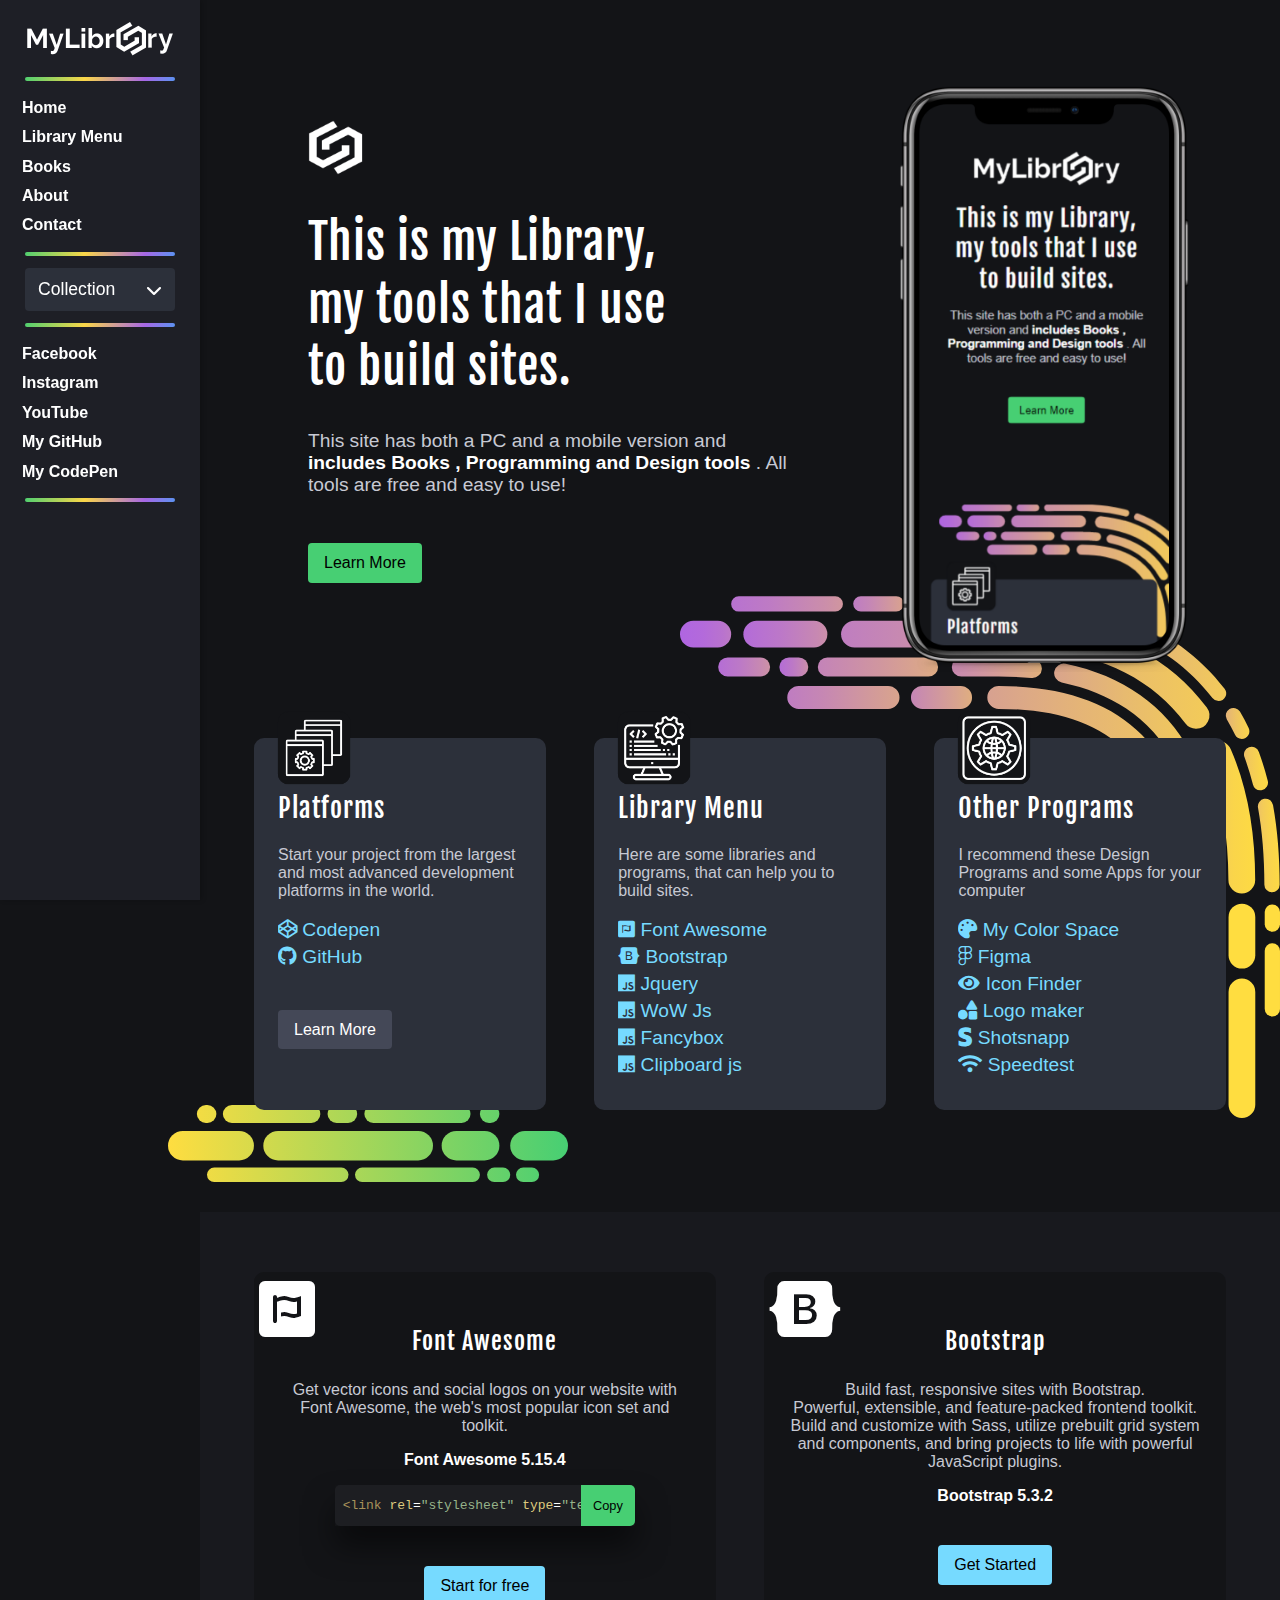
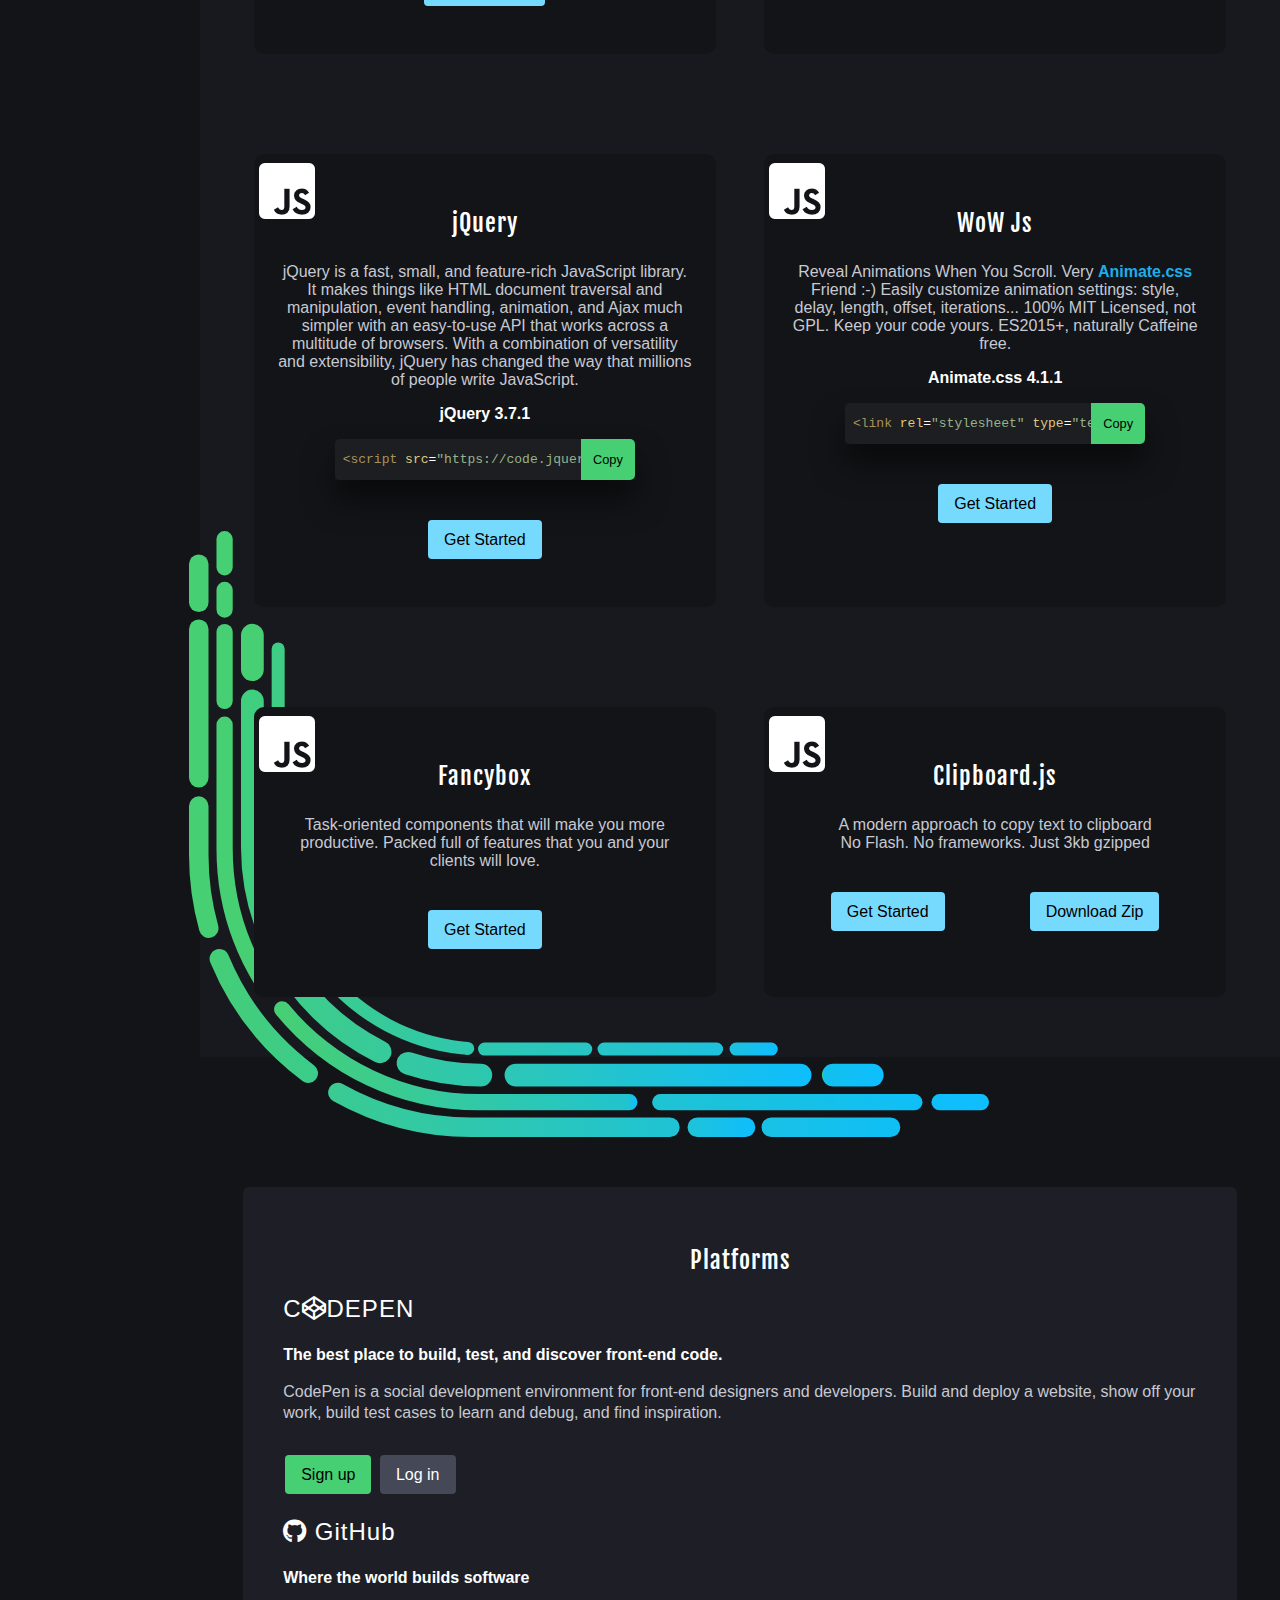
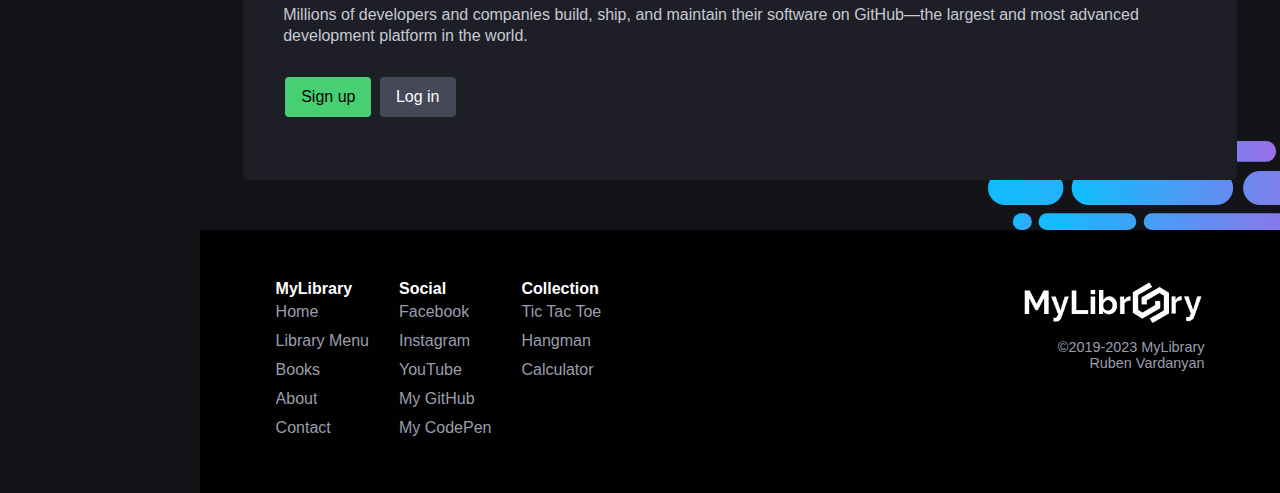
==== commit 28b664e2: "Update index.html" ====
--- a/index.html
+++ b/index.html
@@ -54,7 +54,7 @@
             <span class="animationLine"></span>
             <div class="menu-colums">
                 <a href="#">Home</a>
-                <a href="index.html#LibraryMenu">Library Manu</a>
+                <a href="index.html#LibraryMenu">Library Menu</a>
                 <a href="MyBooks.html">Books</a>
                 <a href="About&Contact.html">About</a>
                 <a href="About&Contact.html#Contact">Contact</a>
@@ -123,7 +123,7 @@
         <span class="animationLine"></span>
         <div class="menu-colums">
             <a href="#">Home</a>
-            <a href="index.html#LibraryMenu">Library Manu</a>
+            <a href="index.html#LibraryMenu">Library Menu</a>
             <a href="MyBooks.html">Books</a>
             <a href="About&Contact.html">About</a>
             <a href="About&Contact.html#Contact">Contact</a>
@@ -503,4 +503,4 @@
     </script>
 </body>
 
-</html>+</html>
--- a/css/mini-menu.css
+++ b/css/mini-menu.css
@@ -8,6 +8,7 @@
   		left: 0;
   		top: 0;
   		z-index: 6;
+		height: 0;
 	}
 	.nav-links{
 		background:#1e1f26;
@@ -19,6 +20,7 @@
 		border-radius:0  6px 6px 6px;
 		transform: translateY(-120%);
 		margin-top: 50px;
+		
 	}
 	.mini-bar{
         background: #1e1f26;
@@ -98,6 +100,5 @@
 	}
 	.nav-active{
 	  transform: translateY(0%);
-
 	}
-}+}
